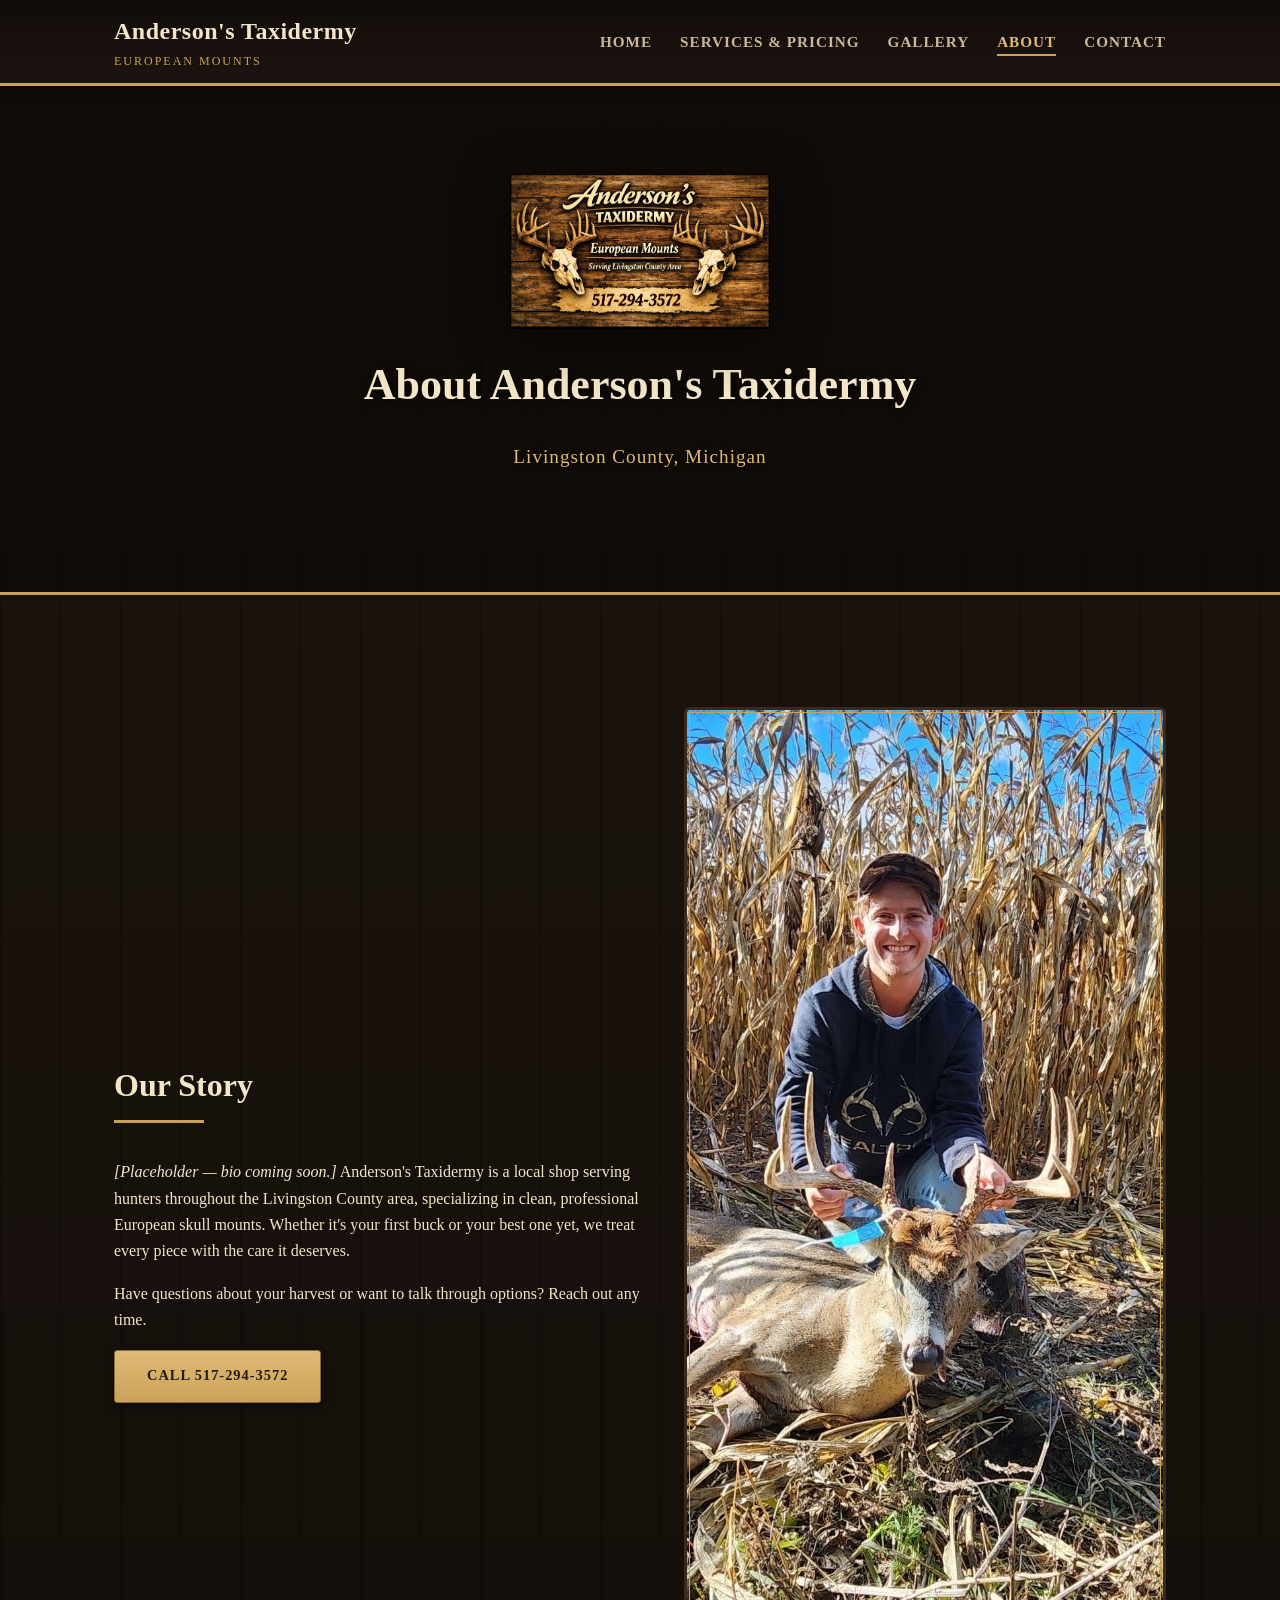
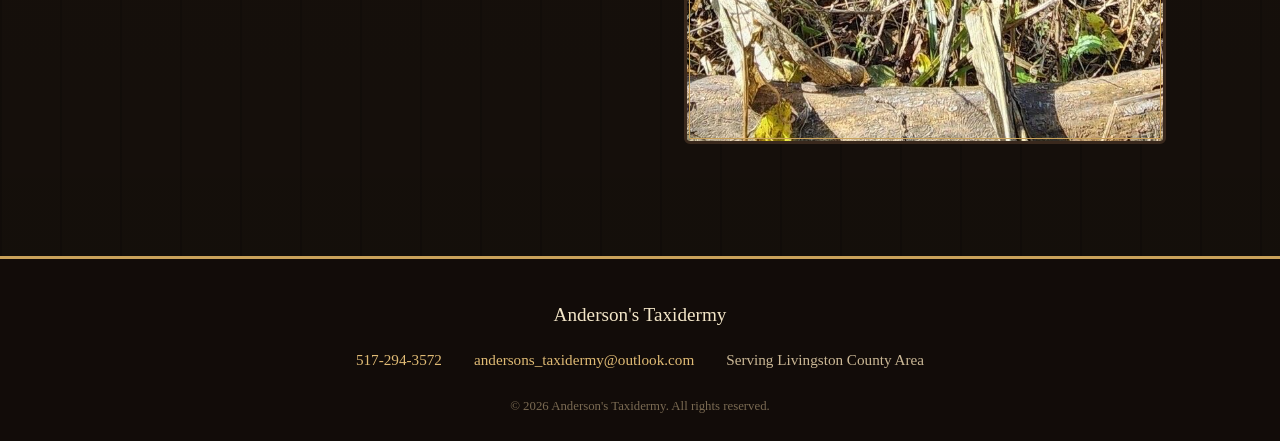
==== about.html @ c763971e "Add files via upload" ====
<!DOCTYPE html>
<html lang="en">
<head>
<meta charset="UTF-8">
<meta name="viewport" content="width=device-width, initial-scale=1.0">
<title>About | Anderson's Taxidermy</title>
<meta name="description" content="About Anderson's Taxidermy, serving the Livingston County area.">
<link rel="stylesheet" href="css/style.css">
</head>
<body>

<header class="site-header">
  <div class="header-inner">
    <div class="brand">
      <div class="brand-text">
        <span class="brand-name">Anderson's Taxidermy</span>
        <span class="brand-tagline">European Mounts</span>
      </div>
    </div>
    <nav class="main-nav">
      <ul>
        <li><a href="index.html">Home</a></li>
        <li><a href="services.html">Services &amp; Pricing</a></li>
        <li><a href="gallery.html">Gallery</a></li>
        <li><a href="about.html" class="active">About</a></li>
        <li><a href="contact.html">Contact</a></li>
      </ul>
    </nav>
  </div>
</header>

<section class="hero">
  <div class="hero-content">
    <img class="hero-logo-sm" src="images/logo-banner.jpg" alt="Anderson's Taxidermy logo">
    <h1>About Anderson's Taxidermy</h1>
    <p class="subtitle">Livingston County, Michigan</p>
  </div>
</section>

<main>
  <section class="two-col">
    <div>
      <h2 class="section-title" style="text-align:left;">Our Story</h2>
      <div class="section-rule" style="margin-left:0;"></div>
      <p>
        <em>[Placeholder &mdash; bio coming soon.]</em> Anderson's Taxidermy is a local shop serving
        hunters throughout the Livingston County area, specializing in clean, professional European
        skull mounts. Whether it's your first buck or your best one yet, we treat every piece with
        the care it deserves.
      </p>
      <p>
        Have questions about your harvest or want to talk through options? Reach out any time.
      </p>
      <p style="text-align:left;">
        <a href="tel:5172943572" class="btn">Call 517-294-3572</a>
      </p>
    </div>
    <div>
      <img src="images/about-hunter.jpg" alt="Hunter with harvested whitetail deer">
    </div>
  </section>
</main>

<footer class="site-footer">
  <div class="footer-brand">Anderson's Taxidermy</div>
  <div class="footer-contact">
    <a href="tel:5172943572">517-294-3572</a>
    <a href="mailto:andersons_taxidermy@outlook.com">andersons_taxidermy@outlook.com</a>
    <span>Serving Livingston County Area</span>
  </div>
  <div class="footer-note">&copy; 2026 Anderson's Taxidermy. All rights reserved.</div>
</footer>

</body>
</html>
---- css/style.css ----
/* Anderson's Taxidermy - rustic/outdoors theme */

:root {
  --wood-dark: #1c1410;
  --wood-med: #2e2018;
  --wood-panel: #3a291d;
  --cream: #f3e6c8;
  --gold: #c9a15a;
  --gold-bright: #e0bb75;
  --text-muted: #cbb896;
  --maroon: #5b2a1f;
  --shadow: rgba(0, 0, 0, 0.45);
}

* {
  box-sizing: border-box;
}

html {
  scroll-behavior: smooth;
}

body {
  margin: 0;
  font-family: 'Georgia', 'Times New Roman', serif;
  background-color: var(--wood-dark);
  background-image:
    linear-gradient(180deg, rgba(0,0,0,0.35), rgba(0,0,0,0.55)),
    repeating-linear-gradient(90deg, #241a13 0px, #241a13 2px, #2b1f16 2px, #2b1f16 60px);
  color: var(--cream);
  line-height: 1.65;
}

a {
  color: var(--gold-bright);
  text-decoration: none;
}
a:hover {
  color: var(--cream);
  text-decoration: underline;
}

img {
  max-width: 100%;
  display: block;
}

/* Header / Nav */
header.site-header {
  background: linear-gradient(180deg, #120c09, #1c1410);
  border-bottom: 3px solid var(--gold);
  position: sticky;
  top: 0;
  z-index: 100;
  box-shadow: 0 4px 12px var(--shadow);
}

.header-inner {
  max-width: 1100px;
  margin: 0 auto;
  display: flex;
  align-items: center;
  justify-content: space-between;
  padding: 0.75rem 1.5rem;
  flex-wrap: wrap;
  gap: 0.5rem;
}

.brand {
  display: flex;
  align-items: center;
  gap: 0.75rem;
}

.brand-text {
  font-family: 'Palatino Linotype', 'Book Antiqua', Georgia, serif;
}

.brand-name {
  font-size: 1.5rem;
  color: var(--cream);
  letter-spacing: 0.5px;
  font-weight: bold;
  display: block;
}

.brand-tagline {
  font-size: 0.75rem;
  color: var(--gold);
  text-transform: uppercase;
  letter-spacing: 2px;
  display: block;
}

nav.main-nav ul {
  list-style: none;
  display: flex;
  gap: 1.75rem;
  margin: 0;
  padding: 0;
  flex-wrap: wrap;
}

nav.main-nav a {
  color: var(--text-muted);
  font-size: 0.95rem;
  text-transform: uppercase;
  letter-spacing: 1px;
  font-weight: bold;
  padding-bottom: 4px;
  border-bottom: 2px solid transparent;
}

nav.main-nav a:hover,
nav.main-nav a.active {
  color: var(--gold-bright);
  text-decoration: none;
  border-bottom: 2px solid var(--gold);
}

/* Hero */
.hero {
  position: relative;
  background-size: cover;
  background-position: center;
  padding: 5.5rem 1.5rem;
  text-align: center;
  border-bottom: 3px solid var(--gold);
}

.hero::before {
  content: "";
  position: absolute;
  inset: 0;
  background: rgba(10, 7, 5, 0.55);
}

.hero-content {
  position: relative;
  max-width: 800px;
  margin: 0 auto;
}

.hero h1 {
  font-size: 2.75rem;
  color: var(--cream);
  margin: 0 0 0.5rem;
  text-shadow: 2px 2px 8px rgba(0,0,0,0.7);
}

.hero .subtitle {
  color: var(--gold-bright);
  font-size: 1.2rem;
  letter-spacing: 1px;
  margin-bottom: 2rem;
  text-shadow: 1px 1px 6px rgba(0,0,0,0.7);
}

.hero-logo {
  max-width: 420px;
  width: 85%;
  margin: 0 auto 1.5rem;
  filter: drop-shadow(0 10px 25px rgba(0,0,0,0.6));
}

.hero-logo-sm {
  max-width: 260px;
  width: 70%;
  margin: 0 auto 1.25rem;
  filter: drop-shadow(0 10px 25px rgba(0,0,0,0.6));
}

.sr-only {
  position: absolute;
  width: 1px;
  height: 1px;
  padding: 0;
  margin: -1px;
  overflow: hidden;
  clip: rect(0, 0, 0, 0);
  white-space: nowrap;
  border: 0;
}

.btn {
  display: inline-block;
  background: linear-gradient(180deg, var(--gold-bright), var(--gold));
  color: #241a13;
  font-weight: bold;
  padding: 0.85rem 2rem;
  border-radius: 3px;
  letter-spacing: 1px;
  text-transform: uppercase;
  font-size: 0.9rem;
  box-shadow: 0 4px 10px var(--shadow);
  border: 1px solid #8a6a34;
}
.btn:hover {
  background: linear-gradient(180deg, var(--cream), var(--gold-bright));
  text-decoration: none;
  color: #1c1410;
}

.btn-outline {
  background: transparent;
  color: var(--gold-bright);
  border: 2px solid var(--gold);
}
.btn-outline:hover {
  background: var(--gold);
  color: #1c1410;
}

/* Main container */
main {
  max-width: 1100px;
  margin: 0 auto;
  padding: 3.5rem 1.5rem;
}

section {
  margin-bottom: 3.5rem;
}

h2.section-title {
  font-size: 2rem;
  color: var(--cream);
  text-align: center;
  margin-bottom: 0.5rem;
}

.section-rule {
  width: 90px;
  height: 3px;
  background: var(--gold);
  margin: 0 auto 2.25rem;
}

.lede {
  text-align: center;
  max-width: 700px;
  margin: 0 auto 2.5rem;
  color: var(--text-muted);
  font-size: 1.05rem;
}

/* Panels / cards */
.panel {
  background: linear-gradient(180deg, var(--wood-panel), var(--wood-med));
  border: 1px solid #4a3626;
  border-radius: 6px;
  padding: 2rem;
  box-shadow: 0 6px 18px var(--shadow);
}

.card-grid {
  display: grid;
  grid-template-columns: repeat(auto-fit, minmax(260px, 1fr));
  gap: 1.75rem;
}

.card {
  background: linear-gradient(180deg, var(--wood-panel), var(--wood-med));
  border: 1px solid #4a3626;
  border-radius: 6px;
  padding: 1.75rem;
  box-shadow: 0 6px 16px var(--shadow);
  text-align: center;
}

.card h3 {
  color: var(--gold-bright);
  margin-top: 0;
  font-size: 1.25rem;
}

.card p {
  color: var(--text-muted);
  margin-bottom: 0;
}

/* Gallery */
.gallery-grid {
  display: grid;
  grid-template-columns: repeat(auto-fit, minmax(280px, 1fr));
  gap: 1.25rem;
}

.gallery-grid figure {
  margin: 0;
  border: 3px solid var(--wood-panel);
  outline: 1px solid var(--gold);
  outline-offset: -6px;
  border-radius: 4px;
  overflow: hidden;
  background: var(--wood-panel);
}

.gallery-grid img {
  width: 100%;
  height: 340px;
  object-fit: cover;
  transition: transform 0.4s ease;
}

.gallery-grid figure:hover img {
  transform: scale(1.05);
}

.gallery-grid figcaption {
  padding: 0.75rem 1rem;
  font-size: 0.9rem;
  color: var(--text-muted);
  text-align: center;
  border-top: 1px solid var(--gold);
}

/* Two column layout (about page) */
.two-col {
  display: grid;
  grid-template-columns: 1.1fr 1fr;
  gap: 2.5rem;
  align-items: center;
}

@media (max-width: 800px) {
  .two-col {
    grid-template-columns: 1fr;
  }
}

.two-col img {
  border-radius: 6px;
  border: 3px solid var(--wood-panel);
  outline: 1px solid var(--gold);
  outline-offset: -6px;
}

/* Pricing table */
.pricing-table {
  width: 100%;
  border-collapse: collapse;
  margin-bottom: 1rem;
}

.pricing-table th,
.pricing-table td {
  padding: 1rem 1.25rem;
  text-align: left;
  border-bottom: 1px solid #4a3626;
}

.pricing-table th {
  color: var(--gold-bright);
  text-transform: uppercase;
  font-size: 0.85rem;
  letter-spacing: 1px;
}

.pricing-table td {
  color: var(--text-muted);
}

.price {
  color: var(--cream);
  font-weight: bold;
  white-space: nowrap;
}

.note-box {
  border-left: 4px solid var(--gold);
  padding: 1rem 1.5rem;
  background: rgba(201, 161, 90, 0.08);
  color: var(--text-muted);
  font-style: italic;
  margin-top: 1.5rem;
}

/* Contact / footer */
footer.site-footer {
  background: #120c09;
  border-top: 3px solid var(--gold);
  padding: 2.5rem 1.5rem 1.5rem;
  text-align: center;
  color: var(--text-muted);
}

.footer-brand {
  color: var(--cream);
  font-size: 1.2rem;
  margin-bottom: 0.5rem;
}

.footer-contact {
  display: flex;
  justify-content: center;
  gap: 2rem;
  flex-wrap: wrap;
  margin: 1rem 0;
  font-size: 0.95rem;
}

.footer-contact a {
  color: var(--gold-bright);
}

.footer-note {
  font-size: 0.8rem;
  color: #7a6a52;
  margin-top: 1.5rem;
}

/* Contact form */
.contact-form {
  max-width: 640px;
  margin: 0 auto;
}

.form-row {
  margin-bottom: 1.25rem;
}

.form-row label {
  display: block;
  color: var(--gold-bright);
  font-size: 0.85rem;
  text-transform: uppercase;
  letter-spacing: 1px;
  margin-bottom: 0.4rem;
}

.form-row input,
.form-row textarea {
  width: 100%;
  padding: 0.75rem 1rem;
  background: var(--wood-dark);
  border: 1px solid #4a3626;
  border-radius: 4px;
  color: var(--cream);
  font-family: inherit;
  font-size: 1rem;
}

.form-row input:focus,
.form-row textarea:focus {
  outline: none;
  border-color: var(--gold);
}

.form-row textarea {
  resize: vertical;
  min-height: 140px;
}

.contact-form button {
  font-family: inherit;
  cursor: pointer;
  border: 1px solid #8a6a34;
}

.form-status {
  margin-top: 1.25rem;
  padding: 0.9rem 1.25rem;
  border-radius: 4px;
  font-size: 0.95rem;
  display: none;
}

.form-status.success {
  display: block;
  background: rgba(120, 180, 120, 0.12);
  border-left: 4px solid #6fae6f;
  color: #cdeccd;
}

.form-status.error {
  display: block;
  background: rgba(200, 100, 90, 0.12);
  border-left: 4px solid #c8645a;
  color: #f1c9c4;
}

.contact-info-row {
  display: flex;
  justify-content: center;
  gap: 2.5rem;
  flex-wrap: wrap;
  margin-bottom: 2.5rem;
  text-align: center;
}

.contact-info-row div {
  color: var(--text-muted);
}

.contact-info-row strong {
  display: block;
  color: var(--gold-bright);
  font-size: 0.8rem;
  text-transform: uppercase;
  letter-spacing: 1px;
  margin-bottom: 0.3rem;
}

/* Mobile nav tweak */
@media (max-width: 640px) {
  .header-inner {
    flex-direction: column;
    text-align: center;
  }
  nav.main-nav ul {
    justify-content: center;
    gap: 1rem;
  }
  .hero h1 {
    font-size: 2.1rem;
  }
}
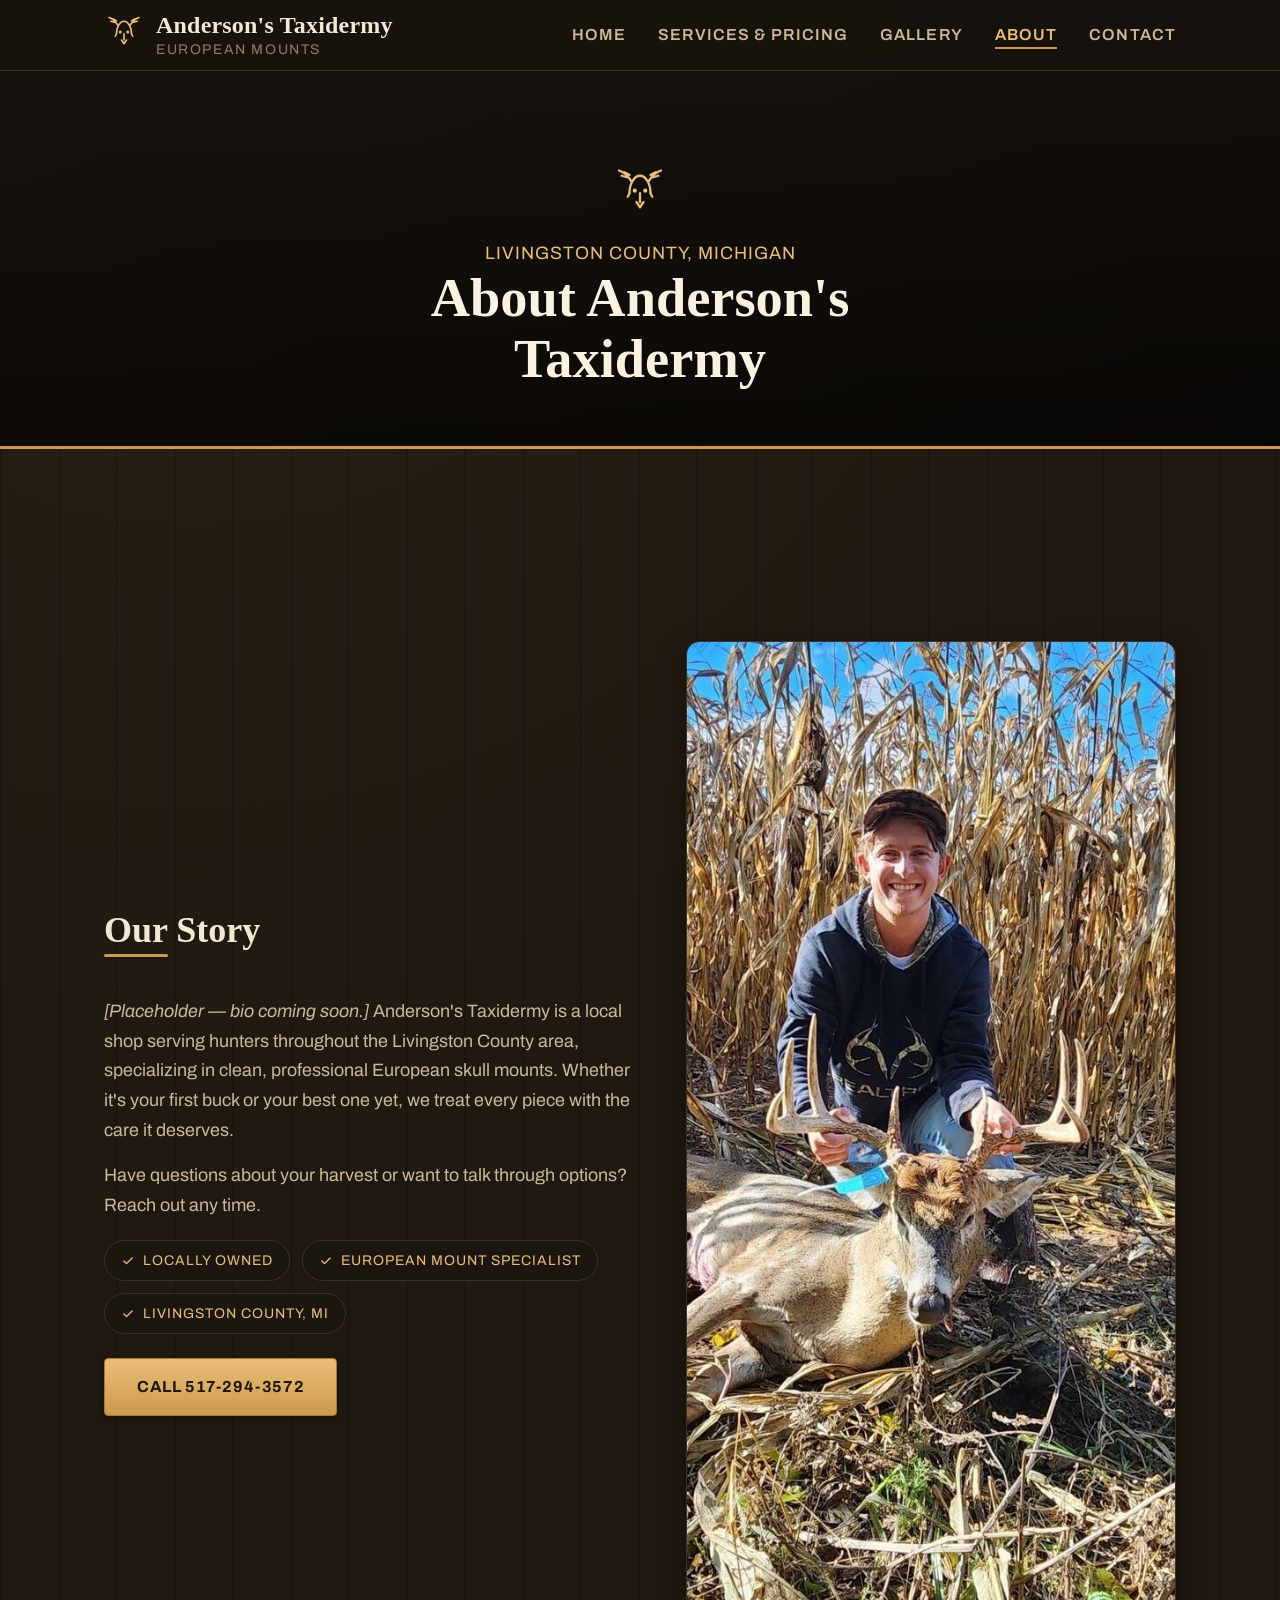
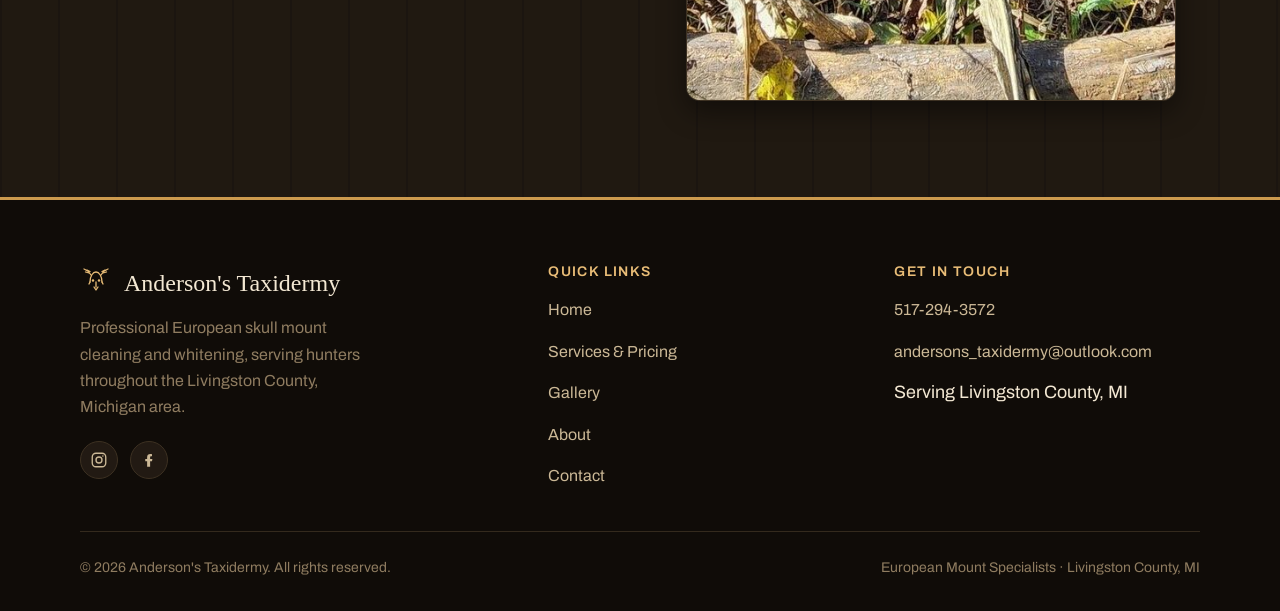
==== commit a7a9756d: "Full visual overhaul: professional redesign with new typography, header/nav, hero, footer, social li" ====
--- a/about.html
+++ b/about.html
@@ -4,21 +4,54 @@
 <meta charset="UTF-8">
 <meta name="viewport" content="width=device-width, initial-scale=1.0">
 <title>About | Anderson's Taxidermy</title>
-<meta name="description" content="About Anderson's Taxidermy, serving the Livingston County area.">
+<meta name="description" content="About Anderson's Taxidermy — a locally owned European skull mount shop serving the Livingston County, Michigan area.">
+<link rel="canonical" href="https://andersonstaxaidermey.vercel.app/about.html">
+
+<meta property="og:type" content="website">
+<meta property="og:title" content="About | Anderson's Taxidermy">
+<meta property="og:description" content="A locally owned European skull mount shop serving the Livingston County, Michigan area.">
+<meta property="og:image" content="https://andersonstaxaidermey.vercel.app/images/about-hunter.jpg">
+<meta property="og:url" content="https://andersonstaxaidermey.vercel.app/about.html">
+<meta name="twitter:card" content="summary_large_image">
+
+<link rel="icon" type="image/svg+xml" href="images/favicon.svg">
+<link rel="icon" type="image/png" sizes="32x32" href="images/favicon-32.png">
+<link rel="apple-touch-icon" href="images/apple-touch-icon.png">
+
+<link rel="preconnect" href="https://api.fontshare.com">
+<link rel="preconnect" href="https://fonts.googleapis.com">
+<link rel="preconnect" href="https://fonts.gstatic.com" crossorigin>
+<link rel="stylesheet" href="https://api.fontshare.com/v2/css?f[]=gambetta@400,500,600,700&display=swap">
+<link rel="stylesheet" href="https://fonts.googleapis.com/css2?family=Archivo:wght@400;500;600;700&display=swap">
+
 <link rel="stylesheet" href="css/style.css">
 </head>
 <body>
 
 <header class="site-header">
   <div class="header-inner">
-    <div class="brand">
-      <div class="brand-text">
+    <a href="index.html" class="brand">
+      <svg class="brand-mark" viewBox="0 0 64 64" fill="none" stroke="currentColor" stroke-width="2.6" stroke-linecap="round" stroke-linejoin="round" aria-hidden="true">
+        <path d="M20 30 C20 18 26 10 32 10 C38 10 44 18 44 30" />
+        <circle cx="26" cy="27" r="2.4" fill="currentColor" stroke="none"/>
+        <circle cx="38" cy="27" r="2.4" fill="currentColor" stroke="none"/>
+        <path d="M32 30 L32 40 M28 40 L32 46 L36 40" />
+        <path d="M20 30 L18 34 M44 30 L46 34" />
+        <path d="M22 16 C18 10 14 6 8 4 M18 12 L11 10 M20 9 L14 6" />
+        <path d="M42 16 C46 10 50 6 56 4 M46 12 L53 10 M44 9 L50 6" />
+      </svg>
+      <span class="brand-text">
         <span class="brand-name">Anderson's Taxidermy</span>
         <span class="brand-tagline">European Mounts</span>
-      </div>
-    </div>
-    <nav class="main-nav">
-      <ul>
+      </span>
+    </a>
+    <button class="nav-toggle" id="nav-toggle" aria-label="Toggle menu" aria-expanded="false" aria-controls="main-nav">
+      <svg viewBox="0 0 24 24" fill="none" stroke="currentColor" stroke-width="2" stroke-linecap="round">
+        <path id="nav-icon-bars" d="M4 7h16M4 12h16M4 17h16"/>
+      </svg>
+    </button>
+    <nav class="main-nav" id="main-nav">
+      <ul role="list">
         <li><a href="index.html">Home</a></li>
         <li><a href="services.html">Services &amp; Pricing</a></li>
         <li><a href="gallery.html">Gallery</a></li>
@@ -29,19 +62,27 @@
   </div>
 </header>
 
-<section class="hero">
-  <div class="hero-content">
-    <img class="hero-logo-sm" src="images/logo-banner.jpg" alt="Anderson's Taxidermy logo">
+<section class="page-hero">
+  <div class="page-hero-content">
+    <svg class="crest" viewBox="0 0 64 64" fill="none" stroke="currentColor" stroke-width="2.6" stroke-linecap="round" stroke-linejoin="round" aria-hidden="true">
+      <path d="M20 30 C20 18 26 10 32 10 C38 10 44 18 44 30" />
+      <circle cx="26" cy="27" r="2.4" fill="currentColor" stroke="none"/>
+      <circle cx="38" cy="27" r="2.4" fill="currentColor" stroke="none"/>
+      <path d="M32 30 L32 40 M28 40 L32 46 L36 40" />
+      <path d="M20 30 L18 34 M44 30 L46 34" />
+      <path d="M22 16 C18 10 14 6 8 4 M18 12 L11 10 M20 9 L14 6" />
+      <path d="M42 16 C46 10 50 6 56 4 M46 12 L53 10 M44 9 L50 6" />
+    </svg>
+    <p class="subtitle">Livingston County, Michigan</p>
     <h1>About Anderson's Taxidermy</h1>
-    <p class="subtitle">Livingston County, Michigan</p>
   </div>
 </section>
 
 <main>
   <section class="two-col">
     <div>
-      <h2 class="section-title" style="text-align:left;">Our Story</h2>
-      <div class="section-rule" style="margin-left:0;"></div>
+      <h2>Our Story</h2>
+      <div class="section-rule"></div>
       <p>
         <em>[Placeholder &mdash; bio coming soon.]</em> Anderson's Taxidermy is a local shop serving
         hunters throughout the Livingston County area, specializing in clean, professional European
@@ -51,25 +92,80 @@
       <p>
         Have questions about your harvest or want to talk through options? Reach out any time.
       </p>
-      <p style="text-align:left;">
+      <div class="badge-row">
+        <span class="badge">
+          <svg viewBox="0 0 24 24" fill="none" stroke="currentColor" stroke-width="2.4" stroke-linecap="round" stroke-linejoin="round"><path d="M5 12l4.5 4.5L19 7"/></svg>
+          Locally Owned
+        </span>
+        <span class="badge">
+          <svg viewBox="0 0 24 24" fill="none" stroke="currentColor" stroke-width="2.4" stroke-linecap="round" stroke-linejoin="round"><path d="M5 12l4.5 4.5L19 7"/></svg>
+          European Mount Specialist
+        </span>
+        <span class="badge">
+          <svg viewBox="0 0 24 24" fill="none" stroke="currentColor" stroke-width="2.4" stroke-linecap="round" stroke-linejoin="round"><path d="M5 12l4.5 4.5L19 7"/></svg>
+          Livingston County, MI
+        </span>
+      </div>
+      <p>
         <a href="tel:5172943572" class="btn">Call 517-294-3572</a>
       </p>
     </div>
     <div>
-      <img src="images/about-hunter.jpg" alt="Hunter with harvested whitetail deer">
+      <img src="images/about-hunter.jpg" alt="Hunter with harvested whitetail deer" loading="lazy">
     </div>
   </section>
 </main>
 
 <footer class="site-footer">
-  <div class="footer-brand">Anderson's Taxidermy</div>
-  <div class="footer-contact">
-    <a href="tel:5172943572">517-294-3572</a>
-    <a href="mailto:andersons_taxidermy@outlook.com">andersons_taxidermy@outlook.com</a>
-    <span>Serving Livingston County Area</span>
+  <div class="footer-grid">
+    <div class="footer-col">
+      <div class="footer-brand">
+        <svg viewBox="0 0 64 64" fill="none" stroke="currentColor" stroke-width="2.6" stroke-linecap="round" stroke-linejoin="round" aria-hidden="true">
+          <path d="M20 30 C20 18 26 10 32 10 C38 10 44 18 44 30" />
+          <circle cx="26" cy="27" r="2.4" fill="currentColor" stroke="none"/>
+          <circle cx="38" cy="27" r="2.4" fill="currentColor" stroke="none"/>
+          <path d="M32 30 L32 40 M28 40 L32 46 L36 40" />
+          <path d="M20 30 L18 34 M44 30 L46 34" />
+          <path d="M22 16 C18 10 14 6 8 4 M18 12 L11 10 M20 9 L14 6" />
+          <path d="M42 16 C46 10 50 6 56 4 M46 12 L53 10 M44 9 L50 6" />
+        </svg>
+        <span>Anderson's Taxidermy</span>
+      </div>
+      <p>Professional European skull mount cleaning and whitening, serving hunters throughout the Livingston County, Michigan area.</p>
+      <div class="footer-social">
+        <a href="https://www.instagram.com/andersons_taxidermy/" target="_blank" rel="noopener" aria-label="Anderson's Taxidermy on Instagram">
+          <svg viewBox="0 0 24 24" fill="none" stroke="currentColor" stroke-width="1.8"><rect x="3" y="3" width="18" height="18" rx="5"/><circle cx="12" cy="12" r="4"/><circle cx="17.2" cy="6.8" r="1" fill="currentColor" stroke="none"/></svg>
+        </a>
+        <a href="https://www.facebook.com/AndersonsTaxidermy" target="_blank" rel="noopener" aria-label="Anderson's Taxidermy on Facebook">
+          <svg viewBox="0 0 24 24" fill="currentColor"><path d="M13.5 21v-7.5h2.5l.5-3h-3V8.5c0-.9.3-1.5 1.6-1.5H16V4.2C15.6 4.1 14.7 4 13.7 4c-2.5 0-4.2 1.5-4.2 4.3V10.5H7v3h2.5V21h4Z"/></svg>
+        </a>
+      </div>
+    </div>
+    <div class="footer-col">
+      <h4>Quick Links</h4>
+      <ul role="list">
+        <li><a href="index.html">Home</a></li>
+        <li><a href="services.html">Services &amp; Pricing</a></li>
+        <li><a href="gallery.html">Gallery</a></li>
+        <li><a href="about.html">About</a></li>
+        <li><a href="contact.html">Contact</a></li>
+      </ul>
+    </div>
+    <div class="footer-col">
+      <h4>Get In Touch</h4>
+      <ul role="list">
+        <li><a href="tel:5172943572">517-294-3572</a></li>
+        <li><a href="mailto:andersons_taxidermy@outlook.com">andersons_taxidermy@outlook.com</a></li>
+        <li>Serving Livingston County, MI</li>
+      </ul>
+    </div>
   </div>
-  <div class="footer-note">&copy; 2026 Anderson's Taxidermy. All rights reserved.</div>
+  <div class="footer-bottom">
+    <span>&copy; 2026 Anderson's Taxidermy. All rights reserved.</span>
+    <span>European Mount Specialists &middot; Livingston County, MI</span>
+  </div>
 </footer>
 
+<script src="js/main.js" defer></script>
 </body>
 </html>
--- a/css/style.css
+++ b/css/style.css
@@ -1,518 +1,505 @@
-/* Anderson's Taxidermy - rustic/outdoors theme */
-
+/* ============================================================
+   Anderson's Taxidermy — European Mounts, Livingston County MI
+   Design system: rugged wood/brass palette, Gambetta + Archivo
+   ============================================================ */
+
+/* ---------- Base reset ---------- */
+*, *::before, *::after { box-sizing: border-box; margin: 0; padding: 0; }
+
+html {
+  -webkit-text-size-adjust: none;
+  text-size-adjust: none;
+  -webkit-font-smoothing: antialiased;
+  -moz-osx-font-smoothing: grayscale;
+  text-rendering: optimizeLegibility;
+  scroll-behavior: smooth;
+  scroll-padding-top: 5.5rem;
+}
+
+img, picture, svg { display: block; max-width: 100%; height: auto; }
+ul[role="list"] { list-style: none; }
+button, input, textarea, select { font: inherit; color: inherit; }
+
+::selection { background: rgba(201, 151, 79, 0.35); color: #fff; }
+:focus-visible { outline: 2px solid var(--color-primary); outline-offset: 3px; border-radius: 3px; }
+
+@media (prefers-reduced-motion: reduce) {
+  *, *::before, *::after {
+    animation-duration: 0.01ms !important;
+    animation-iteration-count: 1 !important;
+    transition-duration: 0.01ms !important;
+    scroll-behavior: auto !important;
+  }
+}
+
+/* ---------- Design tokens ---------- */
 :root {
-  --wood-dark: #1c1410;
-  --wood-med: #2e2018;
-  --wood-panel: #3a291d;
-  --cream: #f3e6c8;
-  --gold: #c9a15a;
-  --gold-bright: #e0bb75;
-  --text-muted: #cbb896;
-  --maroon: #5b2a1f;
-  --shadow: rgba(0, 0, 0, 0.45);
-}
-
-* {
-  box-sizing: border-box;
-}
-
-html {
-  scroll-behavior: smooth;
+  /* Type scale (fluid) */
+  --text-xs: clamp(0.78rem, 0.74rem + 0.2vw, 0.875rem);
+  --text-sm: clamp(0.9rem, 0.85rem + 0.25vw, 1rem);
+  --text-base: clamp(1rem, 0.96rem + 0.2vw, 1.125rem);
+  --text-lg: clamp(1.2rem, 1.05rem + 0.6vw, 1.5rem);
+  --text-xl: clamp(1.6rem, 1.3rem + 1.2vw, 2.25rem);
+  --text-2xl: clamp(2.1rem, 1.4rem + 2.6vw, 3.4rem);
+  --text-hero: clamp(2.6rem, 1.4rem + 4.6vw, 5.2rem);
+
+  /* Spacing (4px base) */
+  --space-1: 0.25rem;
+  --space-2: 0.5rem;
+  --space-3: 0.75rem;
+  --space-4: 1rem;
+  --space-5: 1.25rem;
+  --space-6: 1.5rem;
+  --space-8: 2rem;
+  --space-10: 2.5rem;
+  --space-12: 3rem;
+  --space-16: 4rem;
+  --space-20: 5rem;
+  --space-24: 6rem;
+  --space-32: 8rem;
+
+  /* Colors — rugged wood / brass */
+  --color-bg: #16120e;
+  --color-surface: #221a13;
+  --color-surface-2: #2b2118;
+  --color-surface-offset: #1c1611;
+  --color-border: #3d3122;
+  --color-divider: #342a1d;
+
+  --color-text: #f3e8d3;
+  --color-text-muted: #cbb896;
+  --color-text-faint: #8f7c60;
+  --color-text-inverse: #1c140c;
+
+  --color-primary: #cc9a4e;
+  --color-primary-bright: #e9bd77;
+  --color-primary-hover: #e9bd77;
+  --color-primary-active: #a9793a;
+  --color-primary-highlight: rgba(204, 154, 78, 0.14);
+
+  --color-success: #6c8f4e;
+  --color-error: #b45c4a;
+
+  --radius-sm: 0.25rem;
+  --radius-md: 0.5rem;
+  --radius-lg: 0.85rem;
+  --radius-full: 9999px;
+
+  --shadow-sm: 0 2px 6px rgba(0, 0, 0, 0.35);
+  --shadow-md: 0 10px 28px rgba(0, 0, 0, 0.45);
+  --shadow-lg: 0 20px 50px rgba(0, 0, 0, 0.55);
+
+  --transition: 200ms cubic-bezier(0.16, 1, 0.3, 1);
+
+  --font-display: 'Gambetta', 'Georgia', serif;
+  --font-body: 'Archivo', 'Helvetica Neue', sans-serif;
+
+  --content-default: 1120px;
+  --content-narrow: 680px;
 }
 
 body {
-  margin: 0;
-  font-family: 'Georgia', 'Times New Roman', serif;
-  background-color: var(--wood-dark);
+  min-height: 100dvh;
+  font-family: var(--font-body);
+  font-size: var(--text-base);
+  color: var(--color-text);
+  background-color: var(--color-bg);
   background-image:
-    linear-gradient(180deg, rgba(0,0,0,0.35), rgba(0,0,0,0.55)),
-    repeating-linear-gradient(90deg, #241a13 0px, #241a13 2px, #2b1f16 2px, #2b1f16 60px);
-  color: var(--cream);
+    radial-gradient(circle at 15% 0%, rgba(204, 154, 78, 0.06), transparent 45%),
+    repeating-linear-gradient(90deg, #1b1510 0px, #1b1510 2px, #201911 2px, #201911 58px);
   line-height: 1.65;
 }
 
-a {
-  color: var(--gold-bright);
-  text-decoration: none;
-}
-a:hover {
-  color: var(--cream);
-  text-decoration: underline;
-}
-
-img {
-  max-width: 100%;
-  display: block;
-}
-
-/* Header / Nav */
-header.site-header {
-  background: linear-gradient(180deg, #120c09, #1c1410);
-  border-bottom: 3px solid var(--gold);
+h1, h2, h3, h4 { font-family: var(--font-display); text-wrap: balance; line-height: 1.12; font-weight: 600; color: var(--color-text); }
+p, li, figcaption { text-wrap: pretty; }
+
+a { color: var(--color-primary-bright); text-decoration: none; transition: color var(--transition); }
+a:hover { color: var(--color-text); }
+
+a, button, [role="button"] { transition: color var(--transition), background var(--transition), border-color var(--transition), box-shadow var(--transition), transform var(--transition); }
+
+.sr-only {
+  position: absolute; width: 1px; height: 1px; padding: 0; margin: -1px;
+  overflow: hidden; clip: rect(0,0,0,0); white-space: nowrap; border: 0;
+}
+
+.wrap { max-width: var(--content-default); margin: 0 auto; padding-inline: var(--space-6); }
+
+/* ---------- Header ---------- */
+.site-header {
   position: sticky;
   top: 0;
   z-index: 100;
-  box-shadow: 0 4px 12px var(--shadow);
+  background: rgba(18, 14, 10, 0.96);
+  border-bottom: 1px solid var(--color-border);
+  transition: box-shadow var(--transition), background var(--transition);
+}
+.site-header.is-scrolled { background: rgba(16, 12, 9, 0.98); box-shadow: var(--shadow-sm); }
+
+/* backdrop-filter only on desktop — on mobile it creates a new containing block
+   for the position:fixed nav dropdown, collapsing it against the header's own
+   box instead of the viewport. */
+@media (min-width: 781px) {
+  .site-header { background: rgba(20, 16, 11, 0.82); backdrop-filter: blur(10px); }
+  .site-header.is-scrolled { background: rgba(16, 12, 9, 0.94); }
 }
 
 .header-inner {
-  max-width: 1100px;
+  max-width: var(--content-default);
   margin: 0 auto;
   display: flex;
   align-items: center;
   justify-content: space-between;
-  padding: 0.75rem 1.5rem;
-  flex-wrap: wrap;
-  gap: 0.5rem;
+  padding: var(--space-3) var(--space-6);
+  gap: var(--space-4);
 }
 
 .brand {
   display: flex;
   align-items: center;
-  gap: 0.75rem;
-}
-
-.brand-text {
-  font-family: 'Palatino Linotype', 'Book Antiqua', Georgia, serif;
-}
-
-.brand-name {
-  font-size: 1.5rem;
-  color: var(--cream);
-  letter-spacing: 0.5px;
-  font-weight: bold;
-  display: block;
-}
-
-.brand-tagline {
-  font-size: 0.75rem;
-  color: var(--gold);
-  text-transform: uppercase;
-  letter-spacing: 2px;
-  display: block;
-}
-
-nav.main-nav ul {
+  gap: var(--space-3);
+  color: var(--color-text);
+}
+.brand:hover { color: var(--color-text); }
+
+.brand-mark { width: 40px; height: 40px; color: var(--color-primary-bright); flex-shrink: 0; }
+
+.brand-text { display: flex; flex-direction: column; line-height: 1.15; }
+.brand-name { font-family: var(--font-display); font-size: var(--text-lg); font-weight: 600; letter-spacing: 0.2px; }
+.brand-tagline { font-size: var(--text-xs); color: var(--color-text-faint); text-transform: uppercase; letter-spacing: 1.6px; margin-top: 2px; }
+
+.nav-toggle {
+  display: none;
+  width: 40px; height: 40px;
+  border: 1px solid var(--color-border);
+  border-radius: var(--radius-sm);
+  align-items: center;
+  justify-content: center;
+  background: var(--color-surface);
+}
+.nav-toggle svg { width: 20px; height: 20px; color: var(--color-text); }
+
+.main-nav ul {
   list-style: none;
   display: flex;
-  gap: 1.75rem;
-  margin: 0;
-  padding: 0;
-  flex-wrap: wrap;
-}
-
-nav.main-nav a {
-  color: var(--text-muted);
-  font-size: 0.95rem;
+  gap: var(--space-8);
+  align-items: center;
+}
+
+.main-nav a {
+  color: var(--color-text-muted);
+  font-size: var(--text-sm);
   text-transform: uppercase;
-  letter-spacing: 1px;
-  font-weight: bold;
+  letter-spacing: 1.1px;
+  font-weight: 600;
   padding-bottom: 4px;
   border-bottom: 2px solid transparent;
 }
-
-nav.main-nav a:hover,
-nav.main-nav a.active {
-  color: var(--gold-bright);
-  text-decoration: none;
-  border-bottom: 2px solid var(--gold);
-}
-
-/* Hero */
+.main-nav a:hover, .main-nav a.active { color: var(--color-primary-bright); border-bottom-color: var(--color-primary); }
+
+@media (max-width: 780px) {
+  .nav-toggle { display: flex; }
+  .main-nav {
+    position: fixed;
+    inset: 65px 0 0 0;
+    background: rgba(16, 12, 9, 0.98);
+    backdrop-filter: blur(6px);
+    transform: translateY(-8px);
+    opacity: 0;
+    pointer-events: none;
+    transition: opacity var(--transition), transform var(--transition);
+  }
+  .main-nav.open { opacity: 1; pointer-events: auto; transform: translateY(0); }
+  .main-nav ul {
+    flex-direction: column;
+    align-items: flex-start;
+    gap: var(--space-6);
+    padding: var(--space-10) var(--space-6);
+  }
+  .main-nav a { font-size: var(--text-lg); }
+}
+
+/* ---------- Buttons ---------- */
+.btn {
+  display: inline-flex;
+  align-items: center;
+  gap: var(--space-2);
+  background: linear-gradient(180deg, var(--color-primary-bright), var(--color-primary));
+  color: #201709;
+  font-weight: 700;
+  padding: 0.9rem 2rem;
+  border-radius: var(--radius-sm);
+  letter-spacing: 0.6px;
+  text-transform: uppercase;
+  font-size: var(--text-sm);
+  box-shadow: var(--shadow-sm);
+  border: 1px solid var(--color-primary-active);
+}
+.btn:hover { transform: translateY(-2px); box-shadow: var(--shadow-md); color: #14100a; }
+
+.btn-outline {
+  background: transparent;
+  color: var(--color-primary-bright);
+  border: 1.5px solid var(--color-primary);
+}
+.btn-outline:hover { background: var(--color-primary-highlight); color: var(--color-text); transform: translateY(-2px); }
+
+.btn-row { display: flex; gap: var(--space-4); flex-wrap: wrap; }
+
+/* ---------- Hero (homepage — full-bleed photo) ---------- */
 .hero {
   position: relative;
+  min-height: min(78vh, 640px);
+  display: flex;
+  align-items: center;
+  background-image: url('../images/gallery-1.jpg');
   background-size: cover;
-  background-position: center;
-  padding: 5.5rem 1.5rem;
-  text-align: center;
-  border-bottom: 3px solid var(--gold);
-}
-
+  background-position: 30% center;
+  border-bottom: 3px solid var(--color-primary);
+}
 .hero::before {
   content: "";
-  position: absolute;
-  inset: 0;
-  background: rgba(10, 7, 5, 0.55);
-}
-
-.hero-content {
+  position: absolute; inset: 0;
+  background:
+    linear-gradient(100deg, rgba(15, 11, 7, 0.92) 0%, rgba(15, 11, 7, 0.72) 42%, rgba(15, 11, 7, 0.4) 75%),
+    linear-gradient(0deg, rgba(10, 7, 5, 0.55), transparent 40%);
+}
+.hero-content { position: relative; z-index: 1; max-width: 680px; padding: var(--space-16) var(--space-6); }
+.hero-eyebrow {
+  color: var(--color-primary-bright);
+  text-transform: uppercase;
+  letter-spacing: 2.4px;
+  font-size: var(--text-xs);
+  font-weight: 700;
+  margin-bottom: var(--space-4);
+  display: inline-flex;
+  align-items: center;
+  gap: var(--space-2);
+}
+.hero-eyebrow::before { content: ""; width: 26px; height: 2px; background: var(--color-primary); display: inline-block; }
+.hero h1 {
+  font-size: var(--text-hero);
+  color: #fbf3e2;
+  margin-bottom: var(--space-5);
+  text-shadow: 0 4px 24px rgba(0,0,0,0.55);
+}
+.hero .subtitle {
+  font-family: var(--font-body);
+  color: var(--color-text-muted);
+  font-size: var(--text-lg);
+  max-width: 46ch;
+  margin-bottom: var(--space-8);
+  text-shadow: 0 2px 10px rgba(0,0,0,0.5);
+}
+
+/* ---------- Page hero (interior pages — banner style) ---------- */
+.page-hero {
   position: relative;
-  max-width: 800px;
-  margin: 0 auto;
-}
-
-.hero h1 {
-  font-size: 2.75rem;
-  color: var(--cream);
-  margin: 0 0 0.5rem;
-  text-shadow: 2px 2px 8px rgba(0,0,0,0.7);
-}
-
-.hero .subtitle {
-  color: var(--gold-bright);
-  font-size: 1.2rem;
-  letter-spacing: 1px;
-  margin-bottom: 2rem;
-  text-shadow: 1px 1px 6px rgba(0,0,0,0.7);
-}
-
-.hero-logo {
-  max-width: 420px;
-  width: 85%;
-  margin: 0 auto 1.5rem;
-  filter: drop-shadow(0 10px 25px rgba(0,0,0,0.6));
-}
-
-.hero-logo-sm {
-  max-width: 260px;
-  width: 70%;
-  margin: 0 auto 1.25rem;
-  filter: drop-shadow(0 10px 25px rgba(0,0,0,0.6));
-}
-
-.sr-only {
-  position: absolute;
-  width: 1px;
-  height: 1px;
-  padding: 0;
-  margin: -1px;
-  overflow: hidden;
-  clip: rect(0, 0, 0, 0);
-  white-space: nowrap;
-  border: 0;
-}
-
-.btn {
-  display: inline-block;
-  background: linear-gradient(180deg, var(--gold-bright), var(--gold));
-  color: #241a13;
-  font-weight: bold;
-  padding: 0.85rem 2rem;
-  border-radius: 3px;
+  padding: clamp(var(--space-16), 10vw, var(--space-24)) var(--space-6) var(--space-12);
+  text-align: center;
+  border-bottom: 3px solid var(--color-primary);
+  background:
+    linear-gradient(180deg, rgba(0,0,0,0.3), rgba(0,0,0,0.55)),
+    linear-gradient(160deg, var(--color-surface), var(--color-bg));
+}
+.page-hero-content { position: relative; max-width: 680px; margin: 0 auto; }
+.page-hero .crest { width: 56px; height: 56px; color: var(--color-primary-bright); margin: 0 auto var(--space-4); }
+.page-hero h1 { font-size: var(--text-2xl); color: #fbf3e2; margin-bottom: var(--space-2); }
+.page-hero .subtitle {
+  font-family: var(--font-body);
+  color: var(--color-primary-bright);
+  font-size: var(--text-base);
   letter-spacing: 1px;
   text-transform: uppercase;
-  font-size: 0.9rem;
-  box-shadow: 0 4px 10px var(--shadow);
-  border: 1px solid #8a6a34;
-}
-.btn:hover {
-  background: linear-gradient(180deg, var(--cream), var(--gold-bright));
-  text-decoration: none;
-  color: #1c1410;
-}
-
-.btn-outline {
-  background: transparent;
-  color: var(--gold-bright);
-  border: 2px solid var(--gold);
-}
-.btn-outline:hover {
-  background: var(--gold);
-  color: #1c1410;
-}
-
-/* Main container */
-main {
-  max-width: 1100px;
-  margin: 0 auto;
-  padding: 3.5rem 1.5rem;
-}
-
-section {
-  margin-bottom: 3.5rem;
-}
-
-h2.section-title {
-  font-size: 2rem;
-  color: var(--cream);
+}
+
+/* ---------- Main / sections ---------- */
+main { max-width: var(--content-default); margin: 0 auto; padding: clamp(var(--space-12), 8vw, var(--space-24)) var(--space-6); }
+section { margin-bottom: clamp(var(--space-16), 8vw, var(--space-24)); }
+section:last-child { margin-bottom: 0; }
+
+.eyebrow {
+  display: block;
   text-align: center;
-  margin-bottom: 0.5rem;
-}
-
-.section-rule {
-  width: 90px;
-  height: 3px;
-  background: var(--gold);
-  margin: 0 auto 2.25rem;
-}
-
-.lede {
-  text-align: center;
-  max-width: 700px;
-  margin: 0 auto 2.5rem;
-  color: var(--text-muted);
-  font-size: 1.05rem;
-}
-
-/* Panels / cards */
+  color: var(--color-primary-bright);
+  text-transform: uppercase;
+  letter-spacing: 2.2px;
+  font-size: var(--text-xs);
+  font-weight: 700;
+  margin-bottom: var(--space-3);
+}
+h2.section-title { font-size: var(--text-xl); text-align: center; margin-bottom: var(--space-2); }
+.section-rule { width: 64px; height: 3px; background: var(--color-primary); margin: 0 auto var(--space-10); border-radius: var(--radius-full); }
+.lede { text-align: center; max-width: 640px; margin: 0 auto var(--space-10); color: var(--color-text-muted); font-size: var(--text-base); }
+
+/* ---------- Cards ---------- */
+.card-grid { display: grid; grid-template-columns: repeat(auto-fit, minmax(250px, 1fr)); gap: var(--space-6); }
+.card {
+  background: linear-gradient(165deg, var(--color-surface-2), var(--color-surface));
+  border: 1px solid var(--color-border);
+  border-radius: var(--radius-lg);
+  padding: var(--space-8) var(--space-6);
+  box-shadow: var(--shadow-sm);
+  transition: transform var(--transition), box-shadow var(--transition), border-color var(--transition);
+}
+.card:hover { transform: translateY(-4px); box-shadow: var(--shadow-md); border-color: var(--color-primary); }
+.card-icon {
+  width: 44px; height: 44px;
+  color: var(--color-primary-bright);
+  margin-bottom: var(--space-5);
+  padding: var(--space-2);
+  border: 1px solid var(--color-border);
+  border-radius: var(--radius-md);
+  background: var(--color-surface-offset);
+}
+.card h3 { font-size: var(--text-lg); margin-bottom: var(--space-2); }
+.card p { color: var(--color-text-muted); font-size: var(--text-sm); }
+
 .panel {
-  background: linear-gradient(180deg, var(--wood-panel), var(--wood-med));
-  border: 1px solid #4a3626;
-  border-radius: 6px;
-  padding: 2rem;
-  box-shadow: 0 6px 18px var(--shadow);
-}
-
-.card-grid {
-  display: grid;
-  grid-template-columns: repeat(auto-fit, minmax(260px, 1fr));
-  gap: 1.75rem;
-}
-
-.card {
-  background: linear-gradient(180deg, var(--wood-panel), var(--wood-med));
-  border: 1px solid #4a3626;
-  border-radius: 6px;
-  padding: 1.75rem;
-  box-shadow: 0 6px 16px var(--shadow);
-  text-align: center;
-}
-
-.card h3 {
-  color: var(--gold-bright);
-  margin-top: 0;
-  font-size: 1.25rem;
-}
-
-.card p {
-  color: var(--text-muted);
-  margin-bottom: 0;
-}
-
-/* Gallery */
-.gallery-grid {
-  display: grid;
-  grid-template-columns: repeat(auto-fit, minmax(280px, 1fr));
-  gap: 1.25rem;
-}
-
+  background: linear-gradient(165deg, var(--color-surface-2), var(--color-surface));
+  border: 1px solid var(--color-border);
+  border-radius: var(--radius-lg);
+  padding: clamp(var(--space-6), 4vw, var(--space-10));
+  box-shadow: var(--shadow-sm);
+}
+
+/* ---------- Gallery ---------- */
+.gallery-grid { display: grid; grid-template-columns: repeat(auto-fit, minmax(270px, 1fr)); gap: var(--space-5); }
 .gallery-grid figure {
   margin: 0;
-  border: 3px solid var(--wood-panel);
-  outline: 1px solid var(--gold);
-  outline-offset: -6px;
-  border-radius: 4px;
+  position: relative;
+  border-radius: var(--radius-md);
   overflow: hidden;
-  background: var(--wood-panel);
-}
-
-.gallery-grid img {
-  width: 100%;
-  height: 340px;
-  object-fit: cover;
-  transition: transform 0.4s ease;
-}
-
-.gallery-grid figure:hover img {
-  transform: scale(1.05);
-}
-
+  border: 1px solid var(--color-border);
+  background: var(--color-surface);
+  box-shadow: var(--shadow-sm);
+}
+.gallery-grid img { width: 100%; height: 360px; object-fit: cover; transition: transform 0.5s cubic-bezier(0.16,1,0.3,1); }
+.gallery-grid figure:hover img { transform: scale(1.06); }
 .gallery-grid figcaption {
-  padding: 0.75rem 1rem;
-  font-size: 0.9rem;
-  color: var(--text-muted);
+  position: absolute; left: 0; right: 0; bottom: 0;
+  padding: var(--space-5) var(--space-4) var(--space-3);
+  font-size: var(--text-xs);
+  color: #fff;
+  background: linear-gradient(0deg, rgba(0,0,0,0.75), transparent);
+}
+
+.link-cta { text-align: center; margin-top: var(--space-8); }
+
+/* ---------- About two-col ---------- */
+.two-col { display: grid; grid-template-columns: 1.05fr 0.95fr; gap: var(--space-10); align-items: center; }
+@media (max-width: 800px) { .two-col { grid-template-columns: 1fr; } }
+.two-col img { border-radius: var(--radius-lg); border: 1px solid var(--color-border); box-shadow: var(--shadow-md); }
+.two-col h2 { font-size: var(--text-xl); margin-bottom: var(--space-1); text-align: left; }
+.two-col .section-rule { margin-left: 0; }
+.two-col p { color: var(--color-text-muted); margin-bottom: var(--space-4); }
+.badge-row { display: flex; gap: var(--space-3); flex-wrap: wrap; margin: var(--space-5) 0 var(--space-6); }
+.badge {
+  display: inline-flex; align-items: center; gap: var(--space-2);
+  font-size: var(--text-xs); text-transform: uppercase; letter-spacing: 1px;
+  color: var(--color-primary-bright); border: 1px solid var(--color-border);
+  padding: var(--space-2) var(--space-4); border-radius: var(--radius-full);
+  background: var(--color-surface-offset);
+}
+.badge svg { width: 14px; height: 14px; }
+
+/* ---------- Pricing table ---------- */
+.pricing-table { width: 100%; border-collapse: collapse; margin-bottom: var(--space-4); }
+.pricing-table th, .pricing-table td { padding: var(--space-4) var(--space-5); text-align: left; border-bottom: 1px solid var(--color-divider); }
+.pricing-table th { color: var(--color-primary-bright); text-transform: uppercase; font-size: var(--text-xs); letter-spacing: 1px; }
+.pricing-table td { color: var(--color-text-muted); font-size: var(--text-sm); }
+.pricing-table tr:last-child td { border-bottom: none; }
+.price { color: var(--color-text); font-weight: 700; white-space: nowrap; font-family: var(--font-display); font-size: var(--text-lg); }
+
+.note-box {
+  border-left: 3px solid var(--color-primary);
+  padding: var(--space-4) var(--space-5);
+  background: var(--color-primary-highlight);
+  color: var(--color-text-muted);
+  font-size: var(--text-sm);
+  border-radius: 0 var(--radius-sm) var(--radius-sm) 0;
+  margin-top: var(--space-4);
+}
+
+/* ---------- Contact ---------- */
+.contact-info-row {
+  display: grid;
+  grid-template-columns: repeat(auto-fit, minmax(180px, 1fr));
+  gap: var(--space-5);
+  margin-bottom: var(--space-10);
+}
+.contact-info-row .card { text-align: center; padding: var(--space-6) var(--space-4); }
+.contact-info-row strong {
+  display: block; color: var(--color-primary-bright); font-size: var(--text-xs);
+  text-transform: uppercase; letter-spacing: 1.4px; margin-bottom: var(--space-2);
+}
+.contact-info-row .card svg { width: 26px; height: 26px; color: var(--color-primary-bright); margin: 0 auto var(--space-3); }
+.contact-info-row a { color: var(--color-text); font-weight: 600; }
+.contact-info-row a:hover { color: var(--color-primary-bright); }
+
+.contact-form { max-width: 640px; margin: 0 auto; }
+.form-row { margin-bottom: var(--space-5); }
+.form-row label { display: block; color: var(--color-primary-bright); font-size: var(--text-xs); text-transform: uppercase; letter-spacing: 1px; margin-bottom: var(--space-2); }
+.form-row input, .form-row textarea {
+  width: 100%; padding: var(--space-3) var(--space-4);
+  background: var(--color-surface-offset); border: 1px solid var(--color-border);
+  border-radius: var(--radius-sm); color: var(--color-text); font-family: inherit; font-size: var(--text-base);
+}
+.form-row input:focus, .form-row textarea:focus { outline: none; border-color: var(--color-primary); box-shadow: 0 0 0 3px var(--color-primary-highlight); }
+.form-row textarea { resize: vertical; min-height: 140px; }
+.contact-form button { font-family: inherit; }
+
+.form-status { margin-top: var(--space-5); padding: var(--space-4) var(--space-5); border-radius: var(--radius-sm); font-size: var(--text-sm); display: none; }
+.form-status.success { display: block; background: rgba(108, 143, 78, 0.14); border-left: 3px solid var(--color-success); color: #d8e6c9; }
+.form-status.error { display: block; background: rgba(180, 92, 74, 0.14); border-left: 3px solid var(--color-error); color: #f1cfc7; }
+
+/* ---------- CTA band ---------- */
+.cta-band {
   text-align: center;
-  border-top: 1px solid var(--gold);
-}
-
-/* Two column layout (about page) */
-.two-col {
-  display: grid;
-  grid-template-columns: 1.1fr 1fr;
-  gap: 2.5rem;
-  align-items: center;
-}
-
-@media (max-width: 800px) {
-  .two-col {
-    grid-template-columns: 1fr;
-  }
-}
-
-.two-col img {
-  border-radius: 6px;
-  border: 3px solid var(--wood-panel);
-  outline: 1px solid var(--gold);
-  outline-offset: -6px;
-}
-
-/* Pricing table */
-.pricing-table {
-  width: 100%;
-  border-collapse: collapse;
-  margin-bottom: 1rem;
-}
-
-.pricing-table th,
-.pricing-table td {
-  padding: 1rem 1.25rem;
-  text-align: left;
-  border-bottom: 1px solid #4a3626;
-}
-
-.pricing-table th {
-  color: var(--gold-bright);
-  text-transform: uppercase;
-  font-size: 0.85rem;
-  letter-spacing: 1px;
-}
-
-.pricing-table td {
-  color: var(--text-muted);
-}
-
-.price {
-  color: var(--cream);
-  font-weight: bold;
-  white-space: nowrap;
-}
-
-.note-box {
-  border-left: 4px solid var(--gold);
-  padding: 1rem 1.5rem;
-  background: rgba(201, 161, 90, 0.08);
-  color: var(--text-muted);
-  font-style: italic;
-  margin-top: 1.5rem;
-}
-
-/* Contact / footer */
-footer.site-footer {
-  background: #120c09;
-  border-top: 3px solid var(--gold);
-  padding: 2.5rem 1.5rem 1.5rem;
-  text-align: center;
-  color: var(--text-muted);
-}
-
-.footer-brand {
-  color: var(--cream);
-  font-size: 1.2rem;
-  margin-bottom: 0.5rem;
-}
-
-.footer-contact {
-  display: flex;
-  justify-content: center;
-  gap: 2rem;
-  flex-wrap: wrap;
-  margin: 1rem 0;
-  font-size: 0.95rem;
-}
-
-.footer-contact a {
-  color: var(--gold-bright);
-}
-
-.footer-note {
-  font-size: 0.8rem;
-  color: #7a6a52;
-  margin-top: 1.5rem;
-}
-
-/* Contact form */
-.contact-form {
-  max-width: 640px;
-  margin: 0 auto;
-}
-
-.form-row {
-  margin-bottom: 1.25rem;
-}
-
-.form-row label {
-  display: block;
-  color: var(--gold-bright);
-  font-size: 0.85rem;
-  text-transform: uppercase;
-  letter-spacing: 1px;
-  margin-bottom: 0.4rem;
-}
-
-.form-row input,
-.form-row textarea {
-  width: 100%;
-  padding: 0.75rem 1rem;
-  background: var(--wood-dark);
-  border: 1px solid #4a3626;
-  border-radius: 4px;
-  color: var(--cream);
-  font-family: inherit;
-  font-size: 1rem;
-}
-
-.form-row input:focus,
-.form-row textarea:focus {
-  outline: none;
-  border-color: var(--gold);
-}
-
-.form-row textarea {
-  resize: vertical;
-  min-height: 140px;
-}
-
-.contact-form button {
-  font-family: inherit;
-  cursor: pointer;
-  border: 1px solid #8a6a34;
-}
-
-.form-status {
-  margin-top: 1.25rem;
-  padding: 0.9rem 1.25rem;
-  border-radius: 4px;
-  font-size: 0.95rem;
-  display: none;
-}
-
-.form-status.success {
-  display: block;
-  background: rgba(120, 180, 120, 0.12);
-  border-left: 4px solid #6fae6f;
-  color: #cdeccd;
-}
-
-.form-status.error {
-  display: block;
-  background: rgba(200, 100, 90, 0.12);
-  border-left: 4px solid #c8645a;
-  color: #f1c9c4;
-}
-
-.contact-info-row {
-  display: flex;
-  justify-content: center;
-  gap: 2.5rem;
-  flex-wrap: wrap;
-  margin-bottom: 2.5rem;
-  text-align: center;
-}
-
-.contact-info-row div {
-  color: var(--text-muted);
-}
-
-.contact-info-row strong {
-  display: block;
-  color: var(--gold-bright);
-  font-size: 0.8rem;
-  text-transform: uppercase;
-  letter-spacing: 1px;
-  margin-bottom: 0.3rem;
-}
-
-/* Mobile nav tweak */
-@media (max-width: 640px) {
-  .header-inner {
-    flex-direction: column;
-    text-align: center;
-  }
-  nav.main-nav ul {
-    justify-content: center;
-    gap: 1rem;
-  }
-  .hero h1 {
-    font-size: 2.1rem;
-  }
-}
+  padding: clamp(var(--space-10), 6vw, var(--space-16)) var(--space-8);
+  border-radius: var(--radius-lg);
+  border: 1px solid var(--color-border);
+  background:
+    linear-gradient(160deg, rgba(204,154,78,0.10), transparent 60%),
+    linear-gradient(165deg, var(--color-surface-2), var(--color-surface));
+}
+.cta-band h2 { font-size: var(--text-xl); margin-bottom: var(--space-3); }
+.cta-band p { color: var(--color-text-muted); max-width: 46ch; margin: 0 auto var(--space-8); }
+
+/* ---------- Footer ---------- */
+.site-footer {
+  background: #100c08;
+  border-top: 3px solid var(--color-primary);
+  padding: var(--space-16) var(--space-6) var(--space-8);
+}
+.footer-grid {
+  max-width: var(--content-default); margin: 0 auto;
+  display: grid; grid-template-columns: 1.4fr 1fr 1fr; gap: var(--space-10);
+  margin-bottom: var(--space-10);
+}
+@media (max-width: 700px) { .footer-grid { grid-template-columns: 1fr; text-align: center; } }
+.footer-brand { display: flex; align-items: center; gap: var(--space-3); margin-bottom: var(--space-3); }
+.footer-brand svg { width: 32px; height: 32px; color: var(--color-primary-bright); }
+.footer-brand span { font-family: var(--font-display); font-size: var(--text-lg); color: var(--color-text); }
+.footer-col p { color: var(--color-text-faint); font-size: var(--text-sm); max-width: 32ch; }
+@media (max-width: 700px) { .footer-col p { margin: 0 auto; } }
+.footer-col h4 { font-family: var(--font-body); font-size: var(--text-xs); text-transform: uppercase; letter-spacing: 1.4px; color: var(--color-primary-bright); margin-bottom: var(--space-4); }
+.footer-col ul { list-style: none; display: flex; flex-direction: column; gap: var(--space-3); }
+.footer-col a { color: var(--color-text-muted); font-size: var(--text-sm); }
+.footer-col a:hover { color: var(--color-primary-bright); }
+.footer-social { display: flex; gap: var(--space-3); margin-top: var(--space-5); justify-content: flex-start; }
+@media (max-width: 700px) { .footer-social { justify-content: center; } }
+.footer-social a {
+  width: 38px; height: 38px; display: flex; align-items: center; justify-content: center;
+  border: 1px solid var(--color-border); border-radius: var(--radius-full);
+  color: var(--color-text-muted); background: var(--color-surface);
+}
+.footer-social a:hover { color: var(--color-text-inverse); background: var(--color-primary-bright); border-color: var(--color-primary-bright); }
+.footer-social svg { width: 18px; height: 18px; }
+
+.footer-bottom {
+  max-width: var(--content-default); margin: 0 auto;
+  padding-top: var(--space-6); border-top: 1px solid var(--color-divider);
+  display: flex; justify-content: space-between; flex-wrap: wrap; gap: var(--space-3);
+  font-size: var(--text-xs); color: var(--color-text-faint);
+}
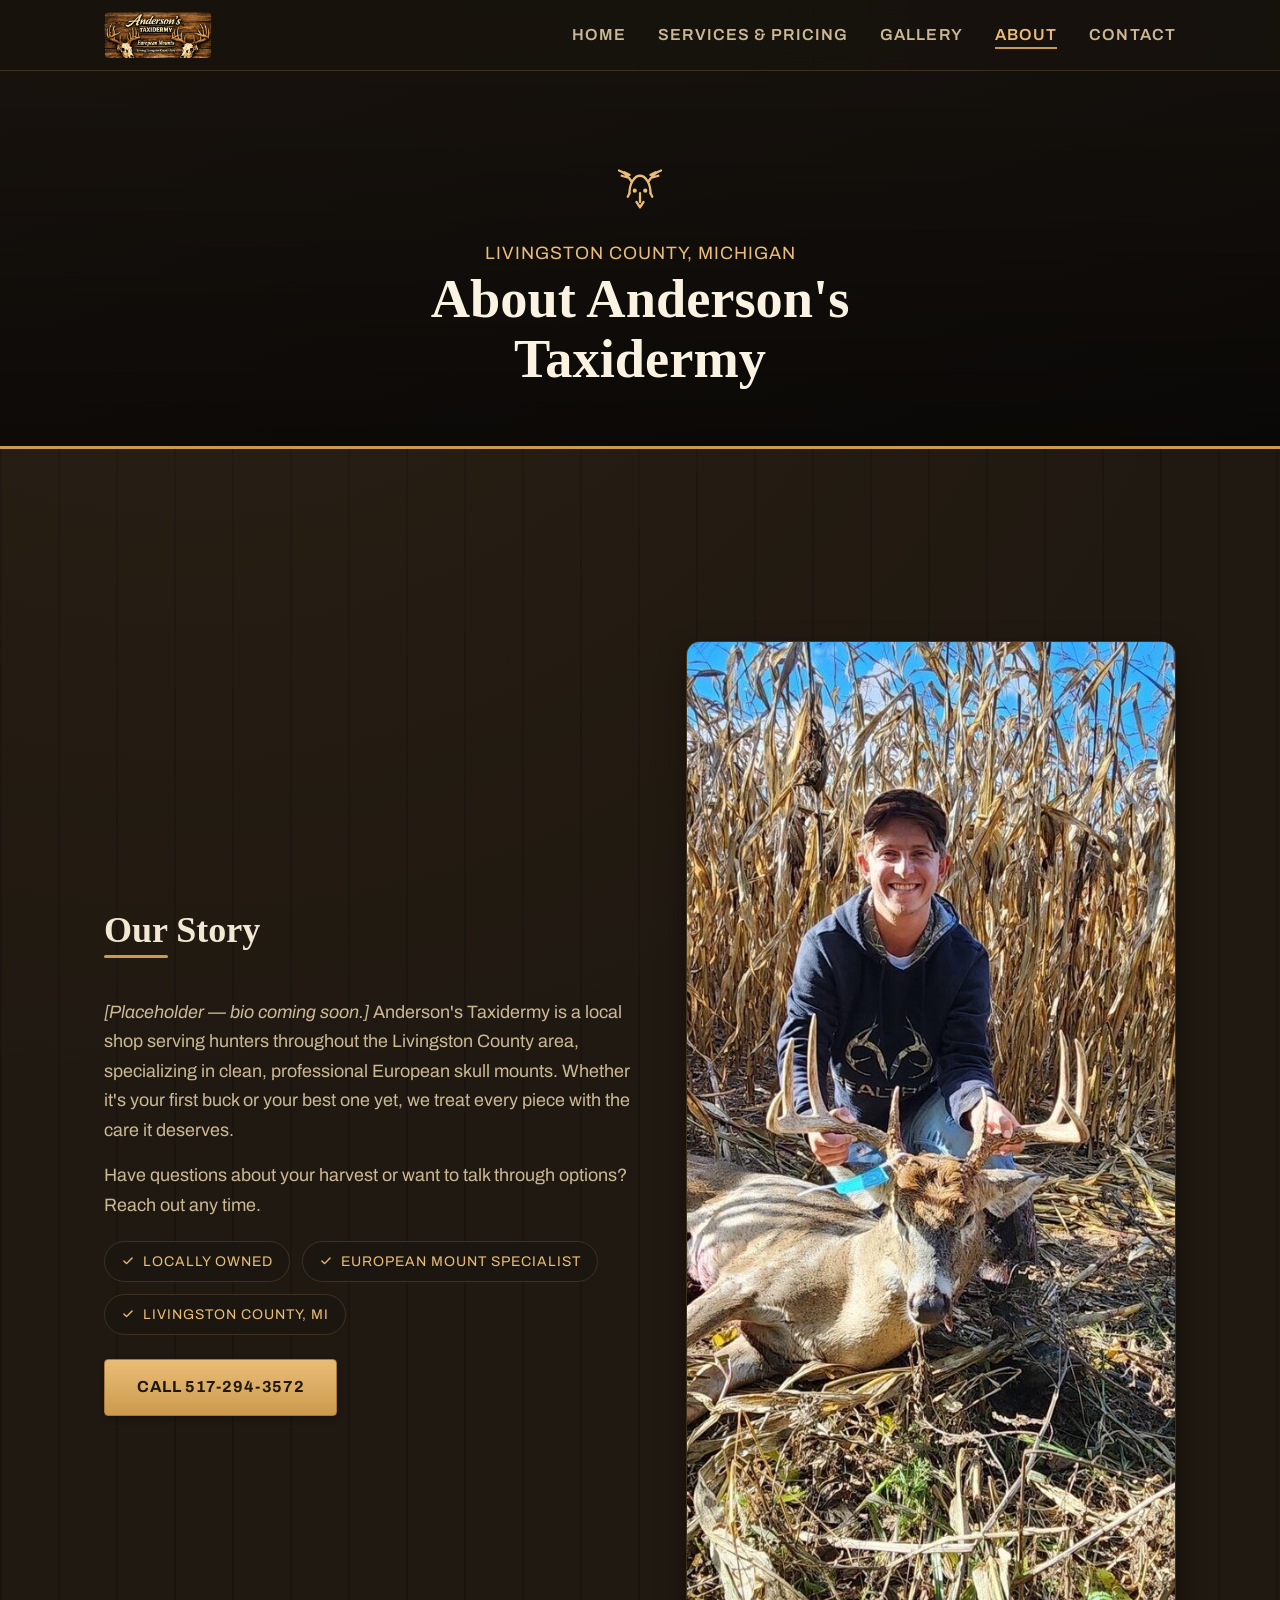
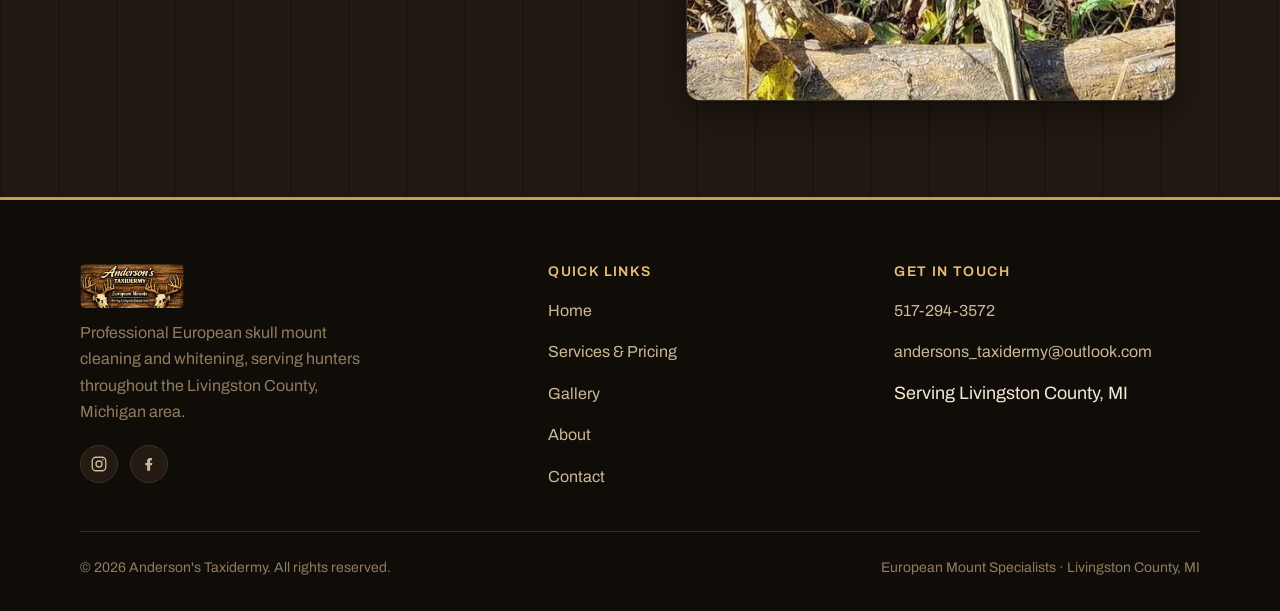
==== commit afa2d560: "Use real business logo, replace hero/gallery with higher-quality photos, fix Facebook URL" ====
--- a/about.html
+++ b/about.html
@@ -31,19 +31,7 @@
 <header class="site-header">
   <div class="header-inner">
     <a href="index.html" class="brand">
-      <svg class="brand-mark" viewBox="0 0 64 64" fill="none" stroke="currentColor" stroke-width="2.6" stroke-linecap="round" stroke-linejoin="round" aria-hidden="true">
-        <path d="M20 30 C20 18 26 10 32 10 C38 10 44 18 44 30" />
-        <circle cx="26" cy="27" r="2.4" fill="currentColor" stroke="none"/>
-        <circle cx="38" cy="27" r="2.4" fill="currentColor" stroke="none"/>
-        <path d="M32 30 L32 40 M28 40 L32 46 L36 40" />
-        <path d="M20 30 L18 34 M44 30 L46 34" />
-        <path d="M22 16 C18 10 14 6 8 4 M18 12 L11 10 M20 9 L14 6" />
-        <path d="M42 16 C46 10 50 6 56 4 M46 12 L53 10 M44 9 L50 6" />
-      </svg>
-      <span class="brand-text">
-        <span class="brand-name">Anderson's Taxidermy</span>
-        <span class="brand-tagline">European Mounts</span>
-      </span>
+      <img src="images/logo.jpg" alt="Anderson's Taxidermy - European Mounts" class="brand-mark">
     </a>
     <button class="nav-toggle" id="nav-toggle" aria-label="Toggle menu" aria-expanded="false" aria-controls="main-nav">
       <svg viewBox="0 0 24 24" fill="none" stroke="currentColor" stroke-width="2" stroke-linecap="round">
@@ -120,23 +108,14 @@
   <div class="footer-grid">
     <div class="footer-col">
       <div class="footer-brand">
-        <svg viewBox="0 0 64 64" fill="none" stroke="currentColor" stroke-width="2.6" stroke-linecap="round" stroke-linejoin="round" aria-hidden="true">
-          <path d="M20 30 C20 18 26 10 32 10 C38 10 44 18 44 30" />
-          <circle cx="26" cy="27" r="2.4" fill="currentColor" stroke="none"/>
-          <circle cx="38" cy="27" r="2.4" fill="currentColor" stroke="none"/>
-          <path d="M32 30 L32 40 M28 40 L32 46 L36 40" />
-          <path d="M20 30 L18 34 M44 30 L46 34" />
-          <path d="M22 16 C18 10 14 6 8 4 M18 12 L11 10 M20 9 L14 6" />
-          <path d="M42 16 C46 10 50 6 56 4 M46 12 L53 10 M44 9 L50 6" />
-        </svg>
-        <span>Anderson's Taxidermy</span>
+        <img src="images/logo.jpg" alt="Anderson's Taxidermy logo">
       </div>
       <p>Professional European skull mount cleaning and whitening, serving hunters throughout the Livingston County, Michigan area.</p>
       <div class="footer-social">
         <a href="https://www.instagram.com/andersons_taxidermy/" target="_blank" rel="noopener" aria-label="Anderson's Taxidermy on Instagram">
           <svg viewBox="0 0 24 24" fill="none" stroke="currentColor" stroke-width="1.8"><rect x="3" y="3" width="18" height="18" rx="5"/><circle cx="12" cy="12" r="4"/><circle cx="17.2" cy="6.8" r="1" fill="currentColor" stroke="none"/></svg>
         </a>
-        <a href="https://www.facebook.com/AndersonsTaxidermy" target="_blank" rel="noopener" aria-label="Anderson's Taxidermy on Facebook">
+        <a href="https://www.facebook.com/profile.php?id=61590611711029" target="_blank" rel="noopener" aria-label="Anderson's Taxidermy on Facebook">
           <svg viewBox="0 0 24 24" fill="currentColor"><path d="M13.5 21v-7.5h2.5l.5-3h-3V8.5c0-.9.3-1.5 1.6-1.5H16V4.2C15.6 4.1 14.7 4 13.7 4c-2.5 0-4.2 1.5-4.2 4.3V10.5H7v3h2.5V21h4Z"/></svg>
         </a>
       </div>
--- a/css/style.css
+++ b/css/style.css
@@ -162,7 +162,7 @@
 }
 .brand:hover { color: var(--color-text); }
 
-.brand-mark { width: 40px; height: 40px; color: var(--color-primary-bright); flex-shrink: 0; }
+.brand-mark { height: 46px; width: auto; border-radius: 5px; flex-shrink: 0; display: block; }
 
 .brand-text { display: flex; flex-direction: column; line-height: 1.15; }
 .brand-name { font-family: var(--font-display); font-size: var(--text-lg); font-weight: 600; letter-spacing: 0.2px; }
@@ -252,9 +252,9 @@
   min-height: min(78vh, 640px);
   display: flex;
   align-items: center;
-  background-image: url('../images/gallery-1.jpg');
+  background-image: url('../images/hero-mount.jpg');
   background-size: cover;
-  background-position: 30% center;
+  background-position: center 25%;
   border-bottom: 3px solid var(--color-primary);
 }
 .hero::before {
@@ -479,8 +479,9 @@
 }
 @media (max-width: 700px) { .footer-grid { grid-template-columns: 1fr; text-align: center; } }
 .footer-brand { display: flex; align-items: center; gap: var(--space-3); margin-bottom: var(--space-3); }
-.footer-brand svg { width: 32px; height: 32px; color: var(--color-primary-bright); }
+.footer-brand img { height: 44px; width: auto; border-radius: 5px; }
 .footer-brand span { font-family: var(--font-display); font-size: var(--text-lg); color: var(--color-text); }
+@media (max-width: 700px) { .footer-brand { justify-content: center; } }
 .footer-col p { color: var(--color-text-faint); font-size: var(--text-sm); max-width: 32ch; }
 @media (max-width: 700px) { .footer-col p { margin: 0 auto; } }
 .footer-col h4 { font-family: var(--font-body); font-size: var(--text-xs); text-transform: uppercase; letter-spacing: 1.4px; color: var(--color-primary-bright); margin-bottom: var(--space-4); }
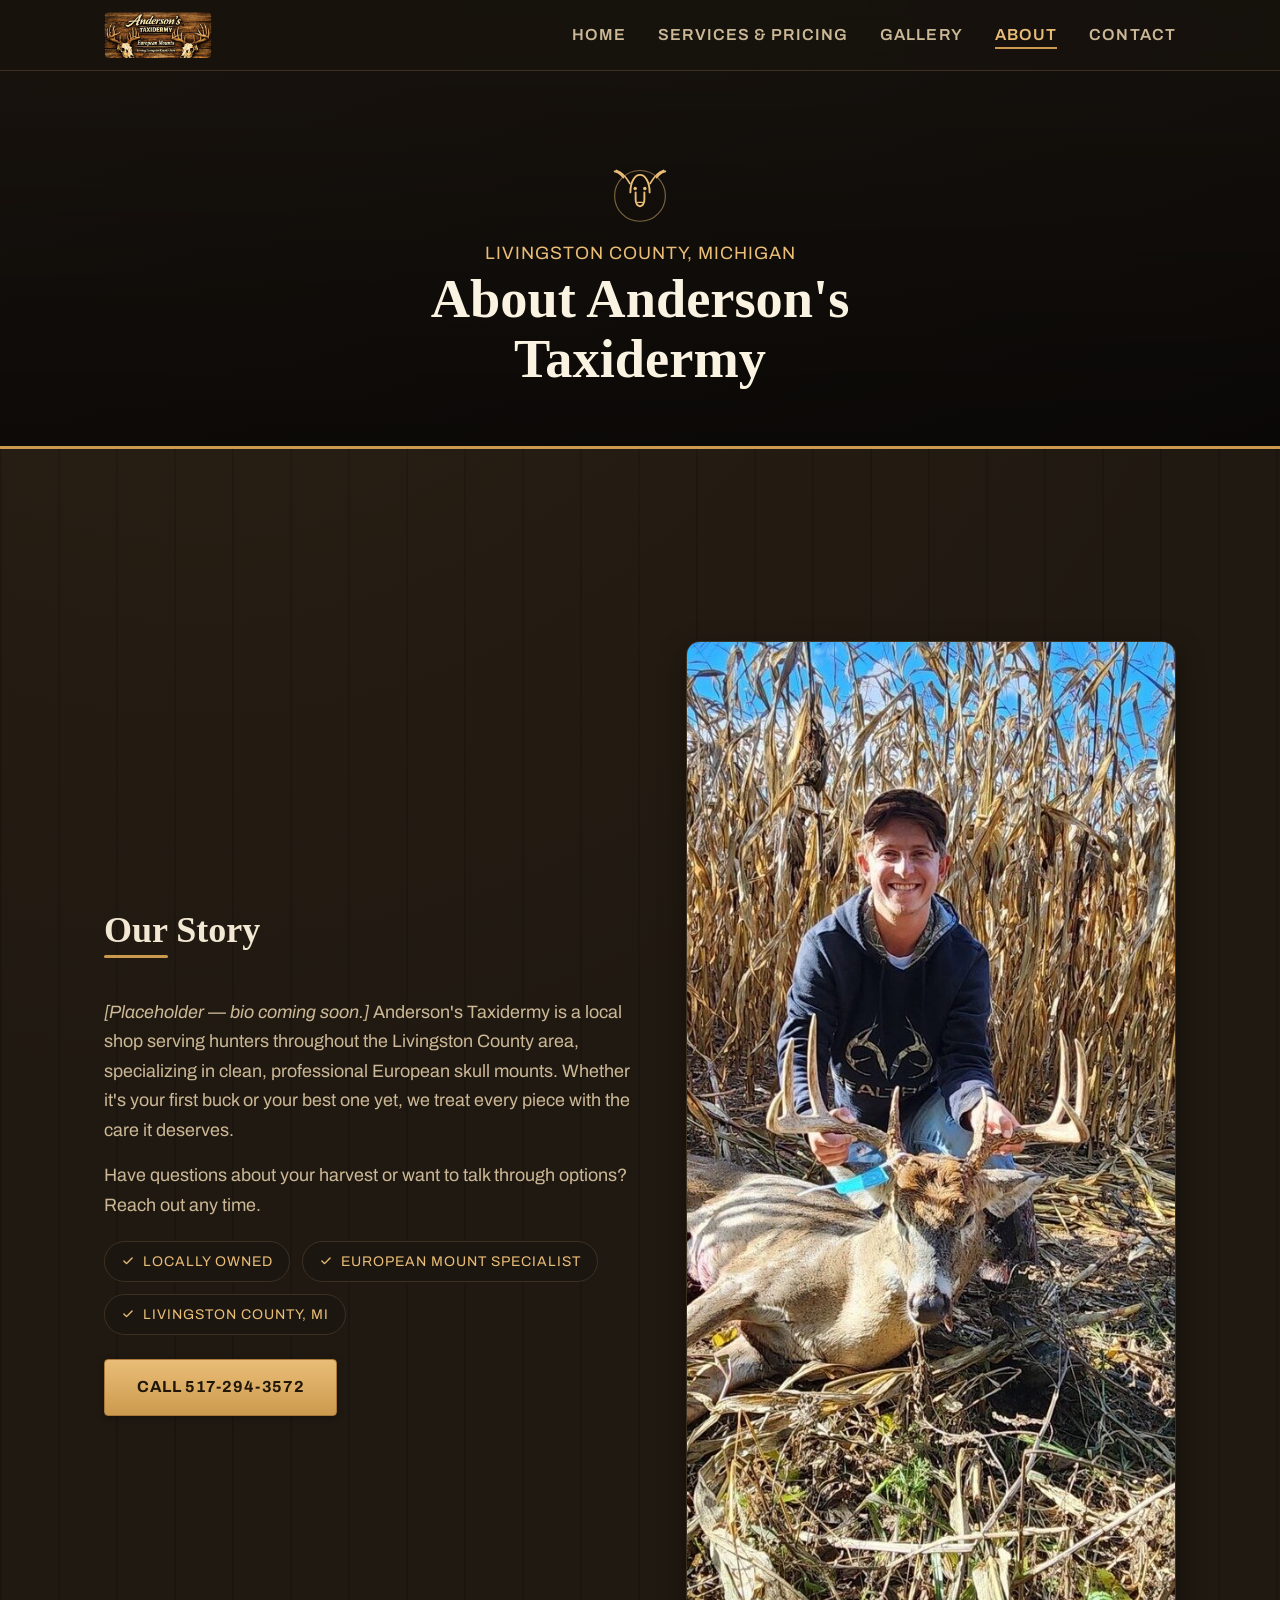
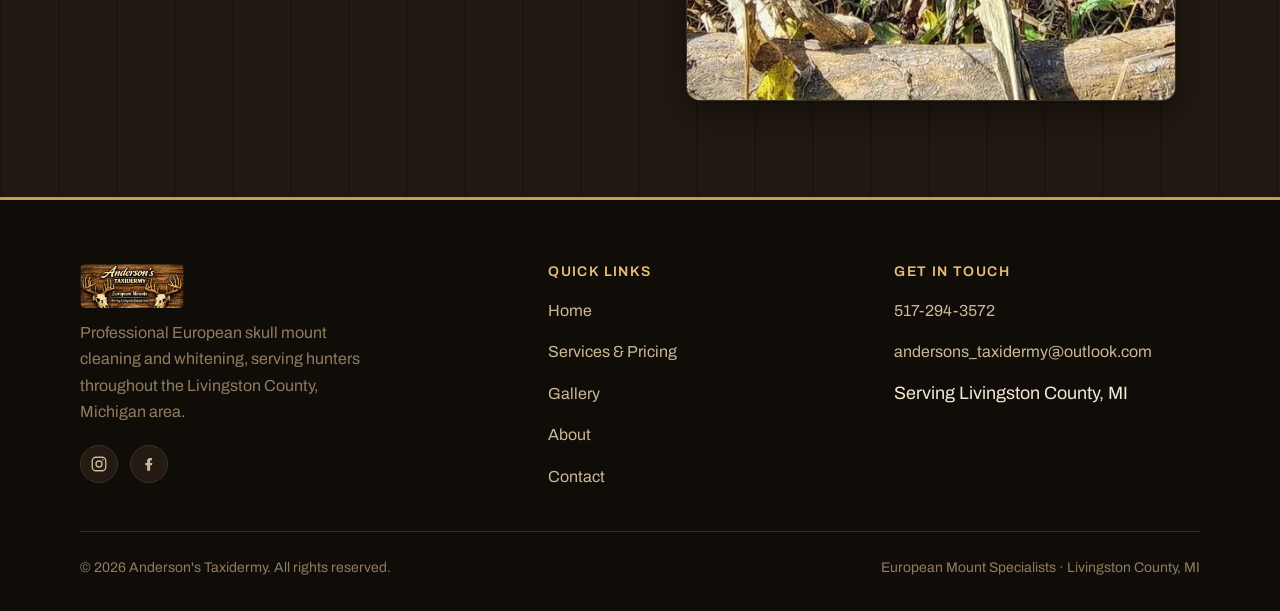
==== commit afeb08b0: "Redesign page-hero crest icon with cleaner skull-and-antler medallion mark" ====
--- a/about.html
+++ b/about.html
@@ -52,14 +52,15 @@
 
 <section class="page-hero">
   <div class="page-hero-content">
-    <svg class="crest" viewBox="0 0 64 64" fill="none" stroke="currentColor" stroke-width="2.6" stroke-linecap="round" stroke-linejoin="round" aria-hidden="true">
-      <path d="M20 30 C20 18 26 10 32 10 C38 10 44 18 44 30" />
-      <circle cx="26" cy="27" r="2.4" fill="currentColor" stroke="none"/>
-      <circle cx="38" cy="27" r="2.4" fill="currentColor" stroke="none"/>
-      <path d="M32 30 L32 40 M28 40 L32 46 L36 40" />
-      <path d="M20 30 L18 34 M44 30 L46 34" />
-      <path d="M22 16 C18 10 14 6 8 4 M18 12 L11 10 M20 9 L14 6" />
-      <path d="M42 16 C46 10 50 6 56 4 M46 12 L53 10 M44 9 L50 6" />
+    <svg class="crest" viewBox="0 0 64 64" fill="none" stroke="currentColor" stroke-linecap="round" stroke-linejoin="round" aria-hidden="true">
+      <circle cx="32" cy="33" r="29" stroke-width="1.3" opacity="0.5"/>
+      <path d="M21 29 C21 17 26 9 32 9 C38 9 43 17 43 29" stroke-width="2.2"/>
+      <circle cx="26.5" cy="24.5" r="2" fill="currentColor" stroke="none"/>
+      <circle cx="37.5" cy="24.5" r="2" fill="currentColor" stroke="none"/>
+      <path d="M27 29 L27 37 C27 41.5 29.2 44 32 45 C34.8 44 37 41.5 37 37 L37 29" stroke-width="2.2"/>
+      <path d="M29.3 40.5 L34.7 40.5" stroke-width="1.5"/>
+      <path d="M20.5 19 C16 11 11 6 5 4 M13 12 C10 8 7 6 3 5" stroke-width="2"/>
+      <path d="M43.5 19 C48 11 53 6 59 4 M51 12 C54 8 57 6 61 5" stroke-width="2"/>
     </svg>
     <p class="subtitle">Livingston County, Michigan</p>
     <h1>About Anderson's Taxidermy</h1>
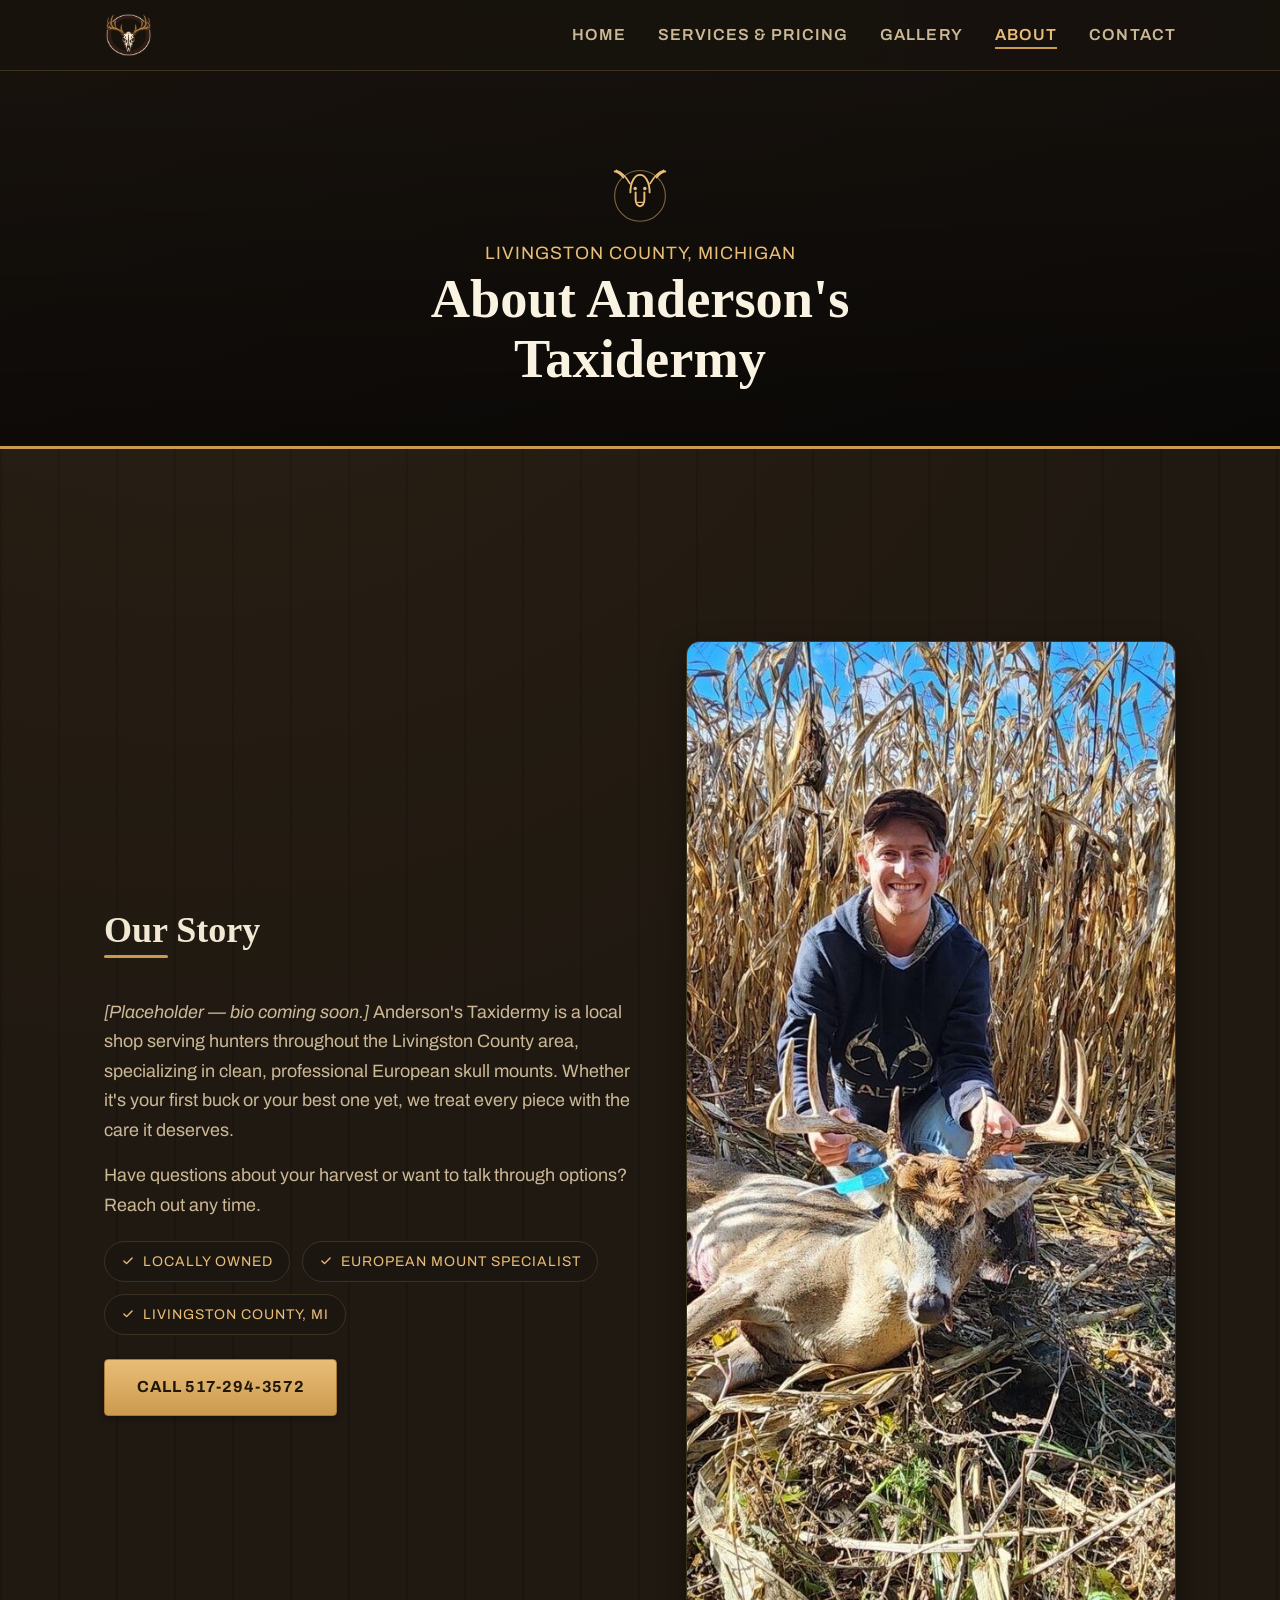
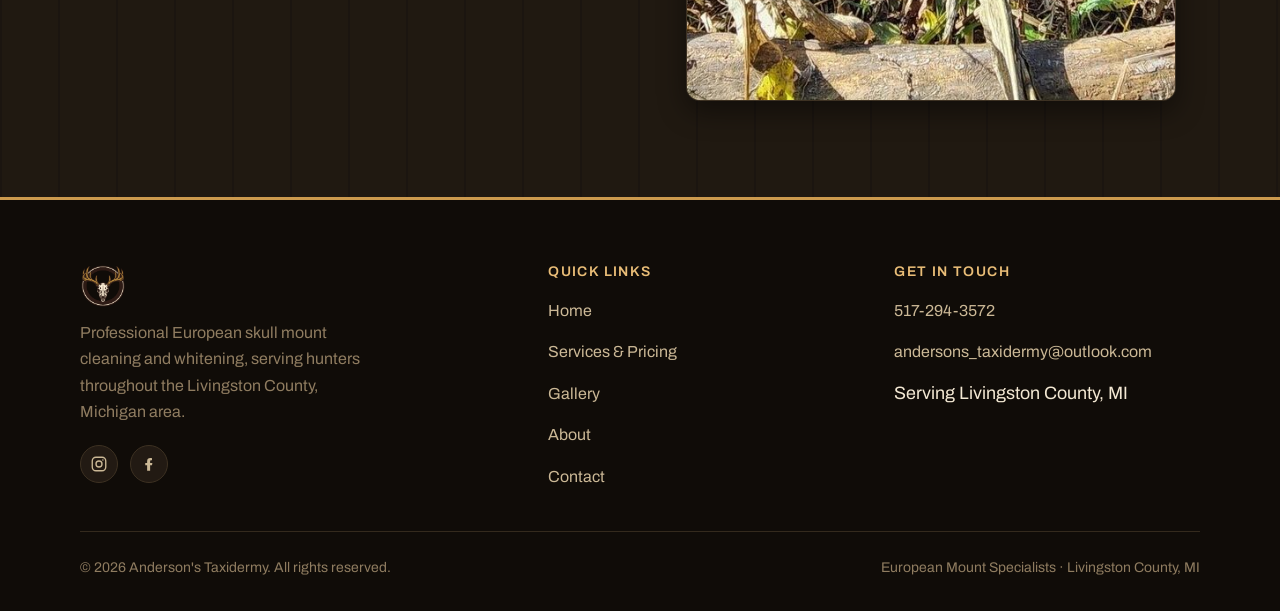
==== commit fa46c3b9: "Swap in new badge-style logo across header and footer (temporary)" ====
--- a/about.html
+++ b/about.html
@@ -31,7 +31,7 @@
 <header class="site-header">
   <div class="header-inner">
     <a href="index.html" class="brand">
-      <img src="images/logo.jpg" alt="Anderson's Taxidermy - European Mounts" class="brand-mark">
+      <img src="images/logo-badge.png" alt="Anderson's Taxidermy - European Mounts" class="brand-mark">
     </a>
     <button class="nav-toggle" id="nav-toggle" aria-label="Toggle menu" aria-expanded="false" aria-controls="main-nav">
       <svg viewBox="0 0 24 24" fill="none" stroke="currentColor" stroke-width="2" stroke-linecap="round">
@@ -109,7 +109,7 @@
   <div class="footer-grid">
     <div class="footer-col">
       <div class="footer-brand">
-        <img src="images/logo.jpg" alt="Anderson's Taxidermy logo">
+        <img src="images/logo-badge.png" alt="Anderson's Taxidermy logo">
       </div>
       <p>Professional European skull mount cleaning and whitening, serving hunters throughout the Livingston County, Michigan area.</p>
       <div class="footer-social">
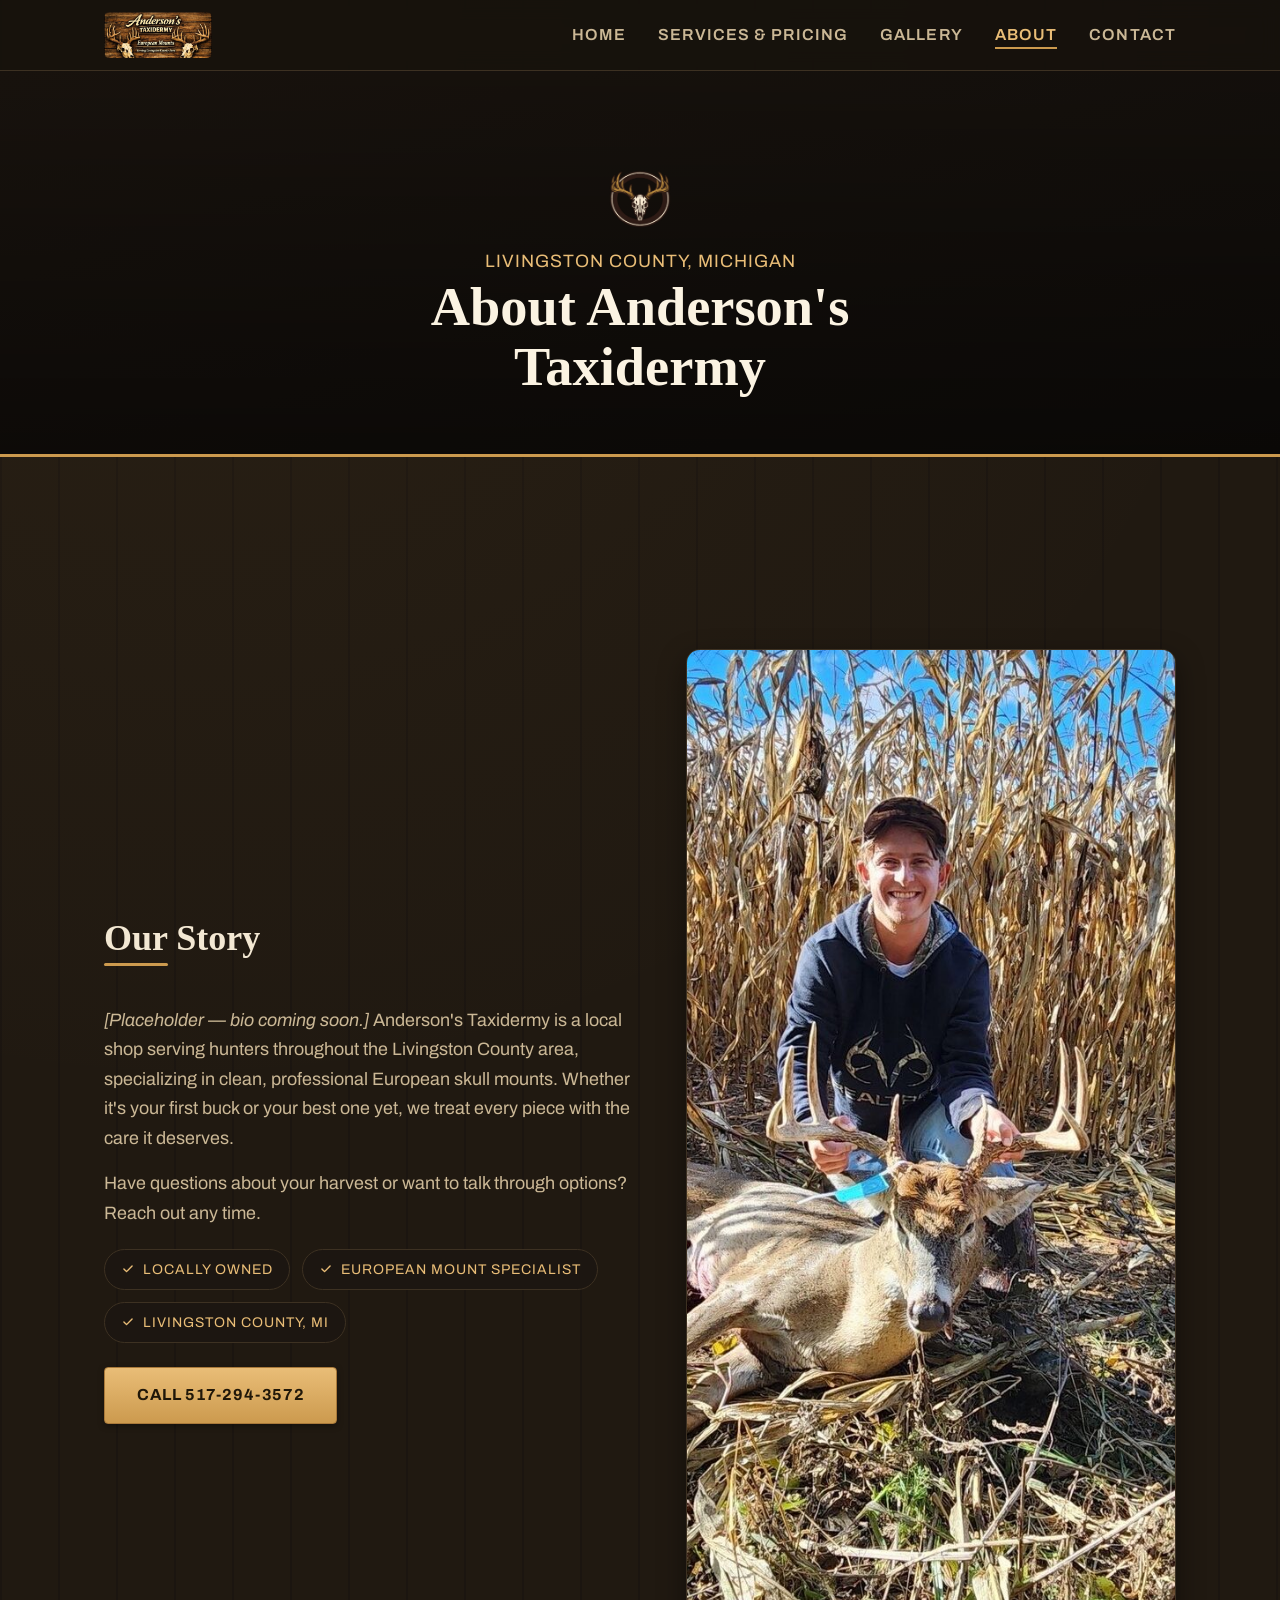
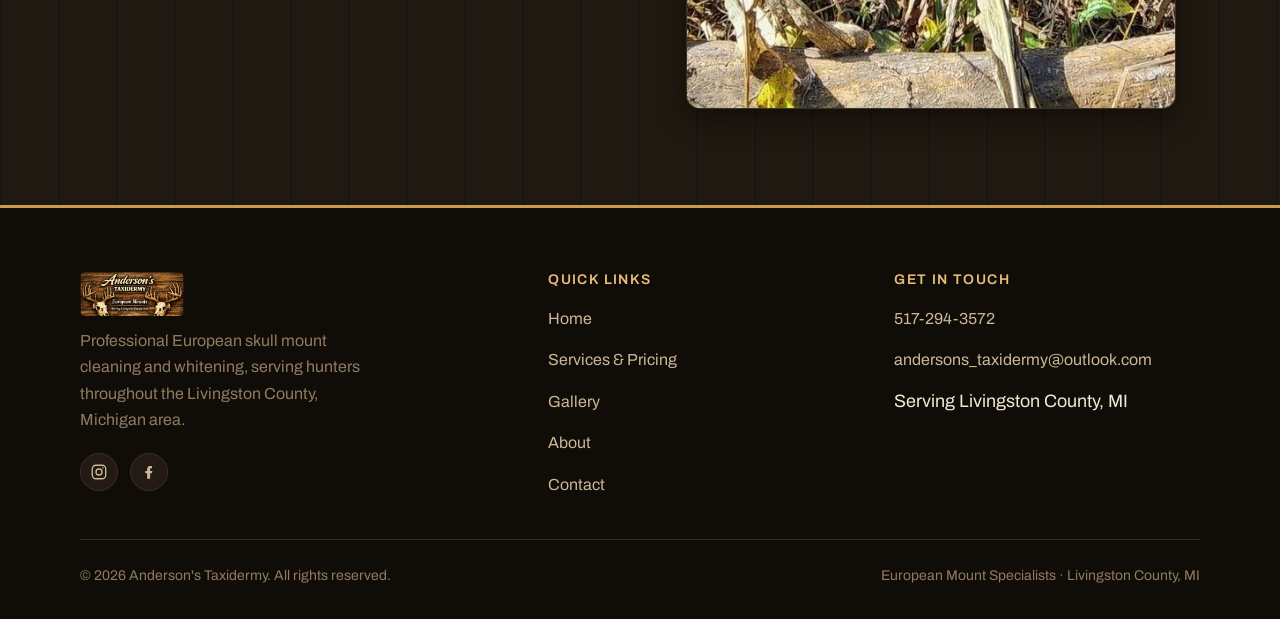
==== commit 13b55946: "Revert header/footer to original logo; use new badge image for page-hero crest icon" ====
--- a/about.html
+++ b/about.html
@@ -31,7 +31,7 @@
 <header class="site-header">
   <div class="header-inner">
     <a href="index.html" class="brand">
-      <img src="images/logo-badge.png" alt="Anderson's Taxidermy - European Mounts" class="brand-mark">
+      <img src="images/logo.jpg" alt="Anderson's Taxidermy - European Mounts" class="brand-mark">
     </a>
     <button class="nav-toggle" id="nav-toggle" aria-label="Toggle menu" aria-expanded="false" aria-controls="main-nav">
       <svg viewBox="0 0 24 24" fill="none" stroke="currentColor" stroke-width="2" stroke-linecap="round">
@@ -52,16 +52,7 @@
 
 <section class="page-hero">
   <div class="page-hero-content">
-    <svg class="crest" viewBox="0 0 64 64" fill="none" stroke="currentColor" stroke-linecap="round" stroke-linejoin="round" aria-hidden="true">
-      <circle cx="32" cy="33" r="29" stroke-width="1.3" opacity="0.5"/>
-      <path d="M21 29 C21 17 26 9 32 9 C38 9 43 17 43 29" stroke-width="2.2"/>
-      <circle cx="26.5" cy="24.5" r="2" fill="currentColor" stroke="none"/>
-      <circle cx="37.5" cy="24.5" r="2" fill="currentColor" stroke="none"/>
-      <path d="M27 29 L27 37 C27 41.5 29.2 44 32 45 C34.8 44 37 41.5 37 37 L37 29" stroke-width="2.2"/>
-      <path d="M29.3 40.5 L34.7 40.5" stroke-width="1.5"/>
-      <path d="M20.5 19 C16 11 11 6 5 4 M13 12 C10 8 7 6 3 5" stroke-width="2"/>
-      <path d="M43.5 19 C48 11 53 6 59 4 M51 12 C54 8 57 6 61 5" stroke-width="2"/>
-    </svg>
+    <img src="images/logo-badge.png" alt="Anderson's Taxidermy crest" class="crest">
     <p class="subtitle">Livingston County, Michigan</p>
     <h1>About Anderson's Taxidermy</h1>
   </div>
@@ -109,7 +100,7 @@
   <div class="footer-grid">
     <div class="footer-col">
       <div class="footer-brand">
-        <img src="images/logo-badge.png" alt="Anderson's Taxidermy logo">
+        <img src="images/logo.jpg" alt="Anderson's Taxidermy logo">
       </div>
       <p>Professional European skull mount cleaning and whitening, serving hunters throughout the Livingston County, Michigan area.</p>
       <div class="footer-social">
--- a/css/style.css
+++ b/css/style.css
@@ -303,7 +303,7 @@
     linear-gradient(160deg, var(--color-surface), var(--color-bg));
 }
 .page-hero-content { position: relative; max-width: 680px; margin: 0 auto; }
-.page-hero .crest { width: 56px; height: 56px; color: var(--color-primary-bright); margin: 0 auto var(--space-4); }
+.page-hero .crest { width: 64px; height: 64px; object-fit: contain; display: block; margin: 0 auto var(--space-4); }
 .page-hero h1 { font-size: var(--text-2xl); color: #fbf3e2; margin-bottom: var(--space-2); }
 .page-hero .subtitle {
   font-family: var(--font-body);
